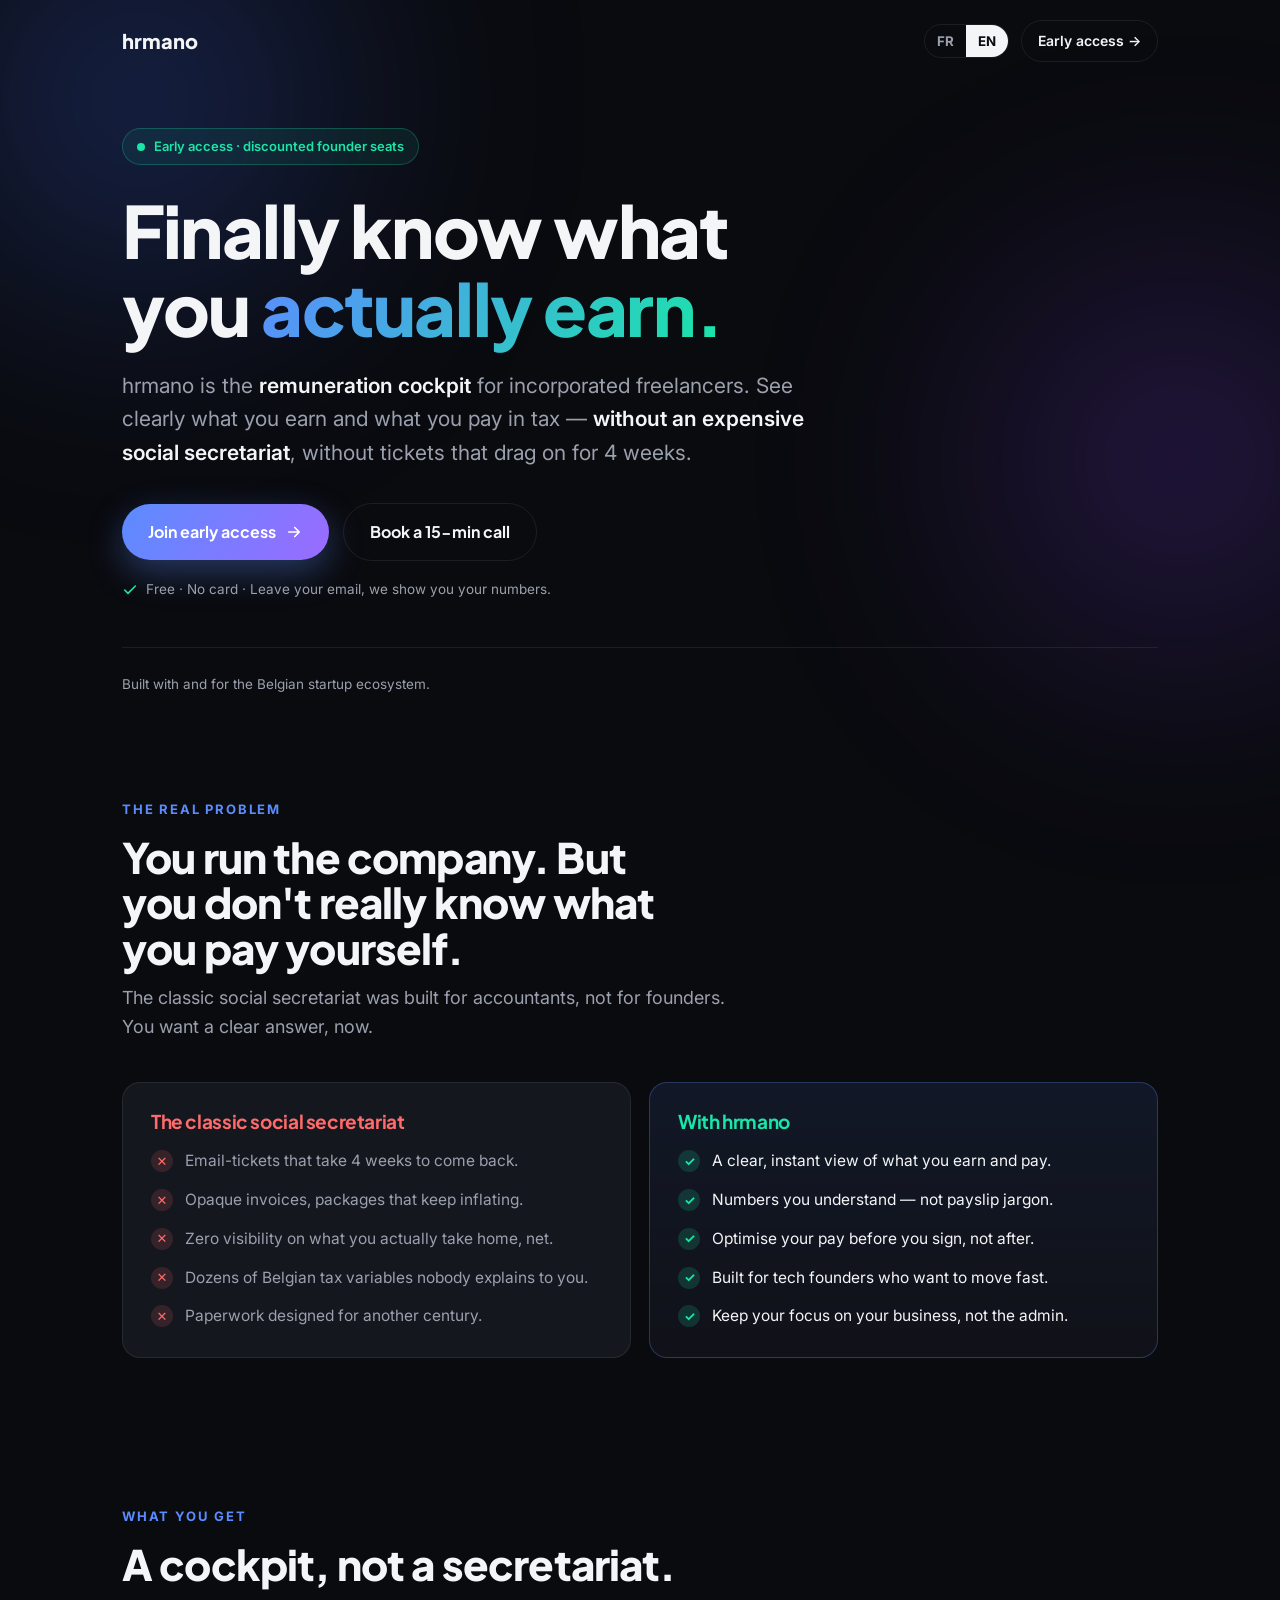
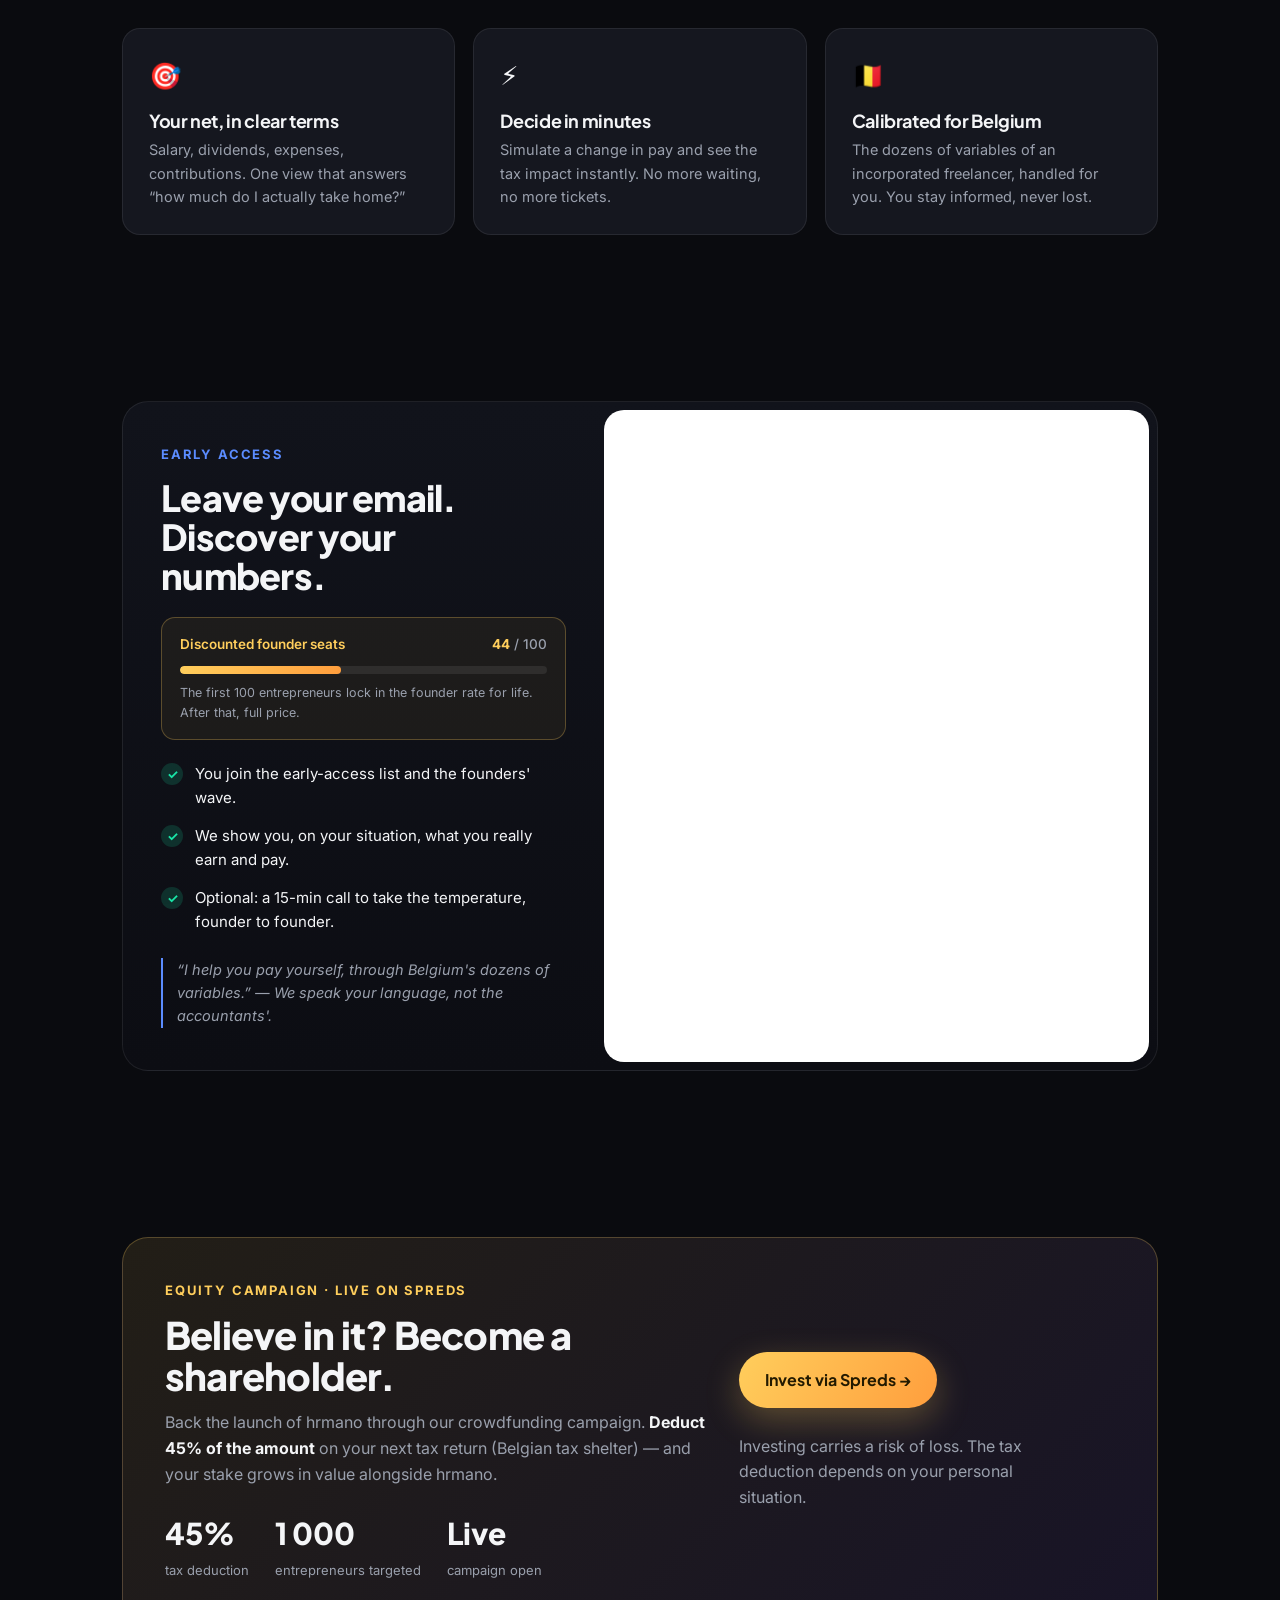
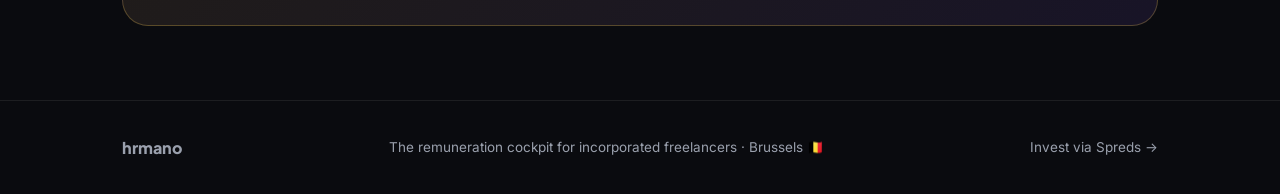
==== index.html @ f40f2193 "Add Belgian Founders intent landing page Compelling ad-ready landing page for hrmano early-access ca" ====
<!DOCTYPE html>
<html lang="fr">
<head>
<meta charset="UTF-8" />
<meta name="viewport" content="width=device-width, initial-scale=1.0" />
<title>hrmano — Sache enfin ce que tu gagnes vraiment</title>
<meta name="description" content="Le cockpit de rémunération des indépendants en société. Vois clairement ce que tu gagnes et ce que tu paies en taxes — sans secrétariat social hors de prix. Accès anticipé." />

<!-- Open Graph / social + ads -->
<meta property="og:title" content="hrmano — Sache enfin ce que tu gagnes vraiment" />
<meta property="og:description" content="Le cockpit de rémunération des indépendants en société, en Belgique. Sans secrétariat social hors de prix, sans tickets à 4 semaines." />
<meta property="og:type" content="website" />
<meta property="og:locale" content="fr_BE" />

<link rel="preconnect" href="https://fonts.googleapis.com">
<link rel="preconnect" href="https://fonts.gstatic.com" crossorigin>
<link href="https://fonts.googleapis.com/css2?family=Plus+Jakarta+Sans:wght@500;600;700;800&family=Inter:wght@400;500;600&display=swap" rel="stylesheet">

<style>
  :root{
    --bg:#0a0b0f;
    --bg-soft:#11131b;
    --card:#15171f;
    --line:rgba(255,255,255,.08);
    --ink:#f4f5f7;
    --muted:#9aa0ad;
    --brand:#5b8cff;
    --brand-2:#9b6bff;
    --accent:#19e6a8;
    --gold:#ffce5c;
    --warn:#ff6b6b;
    --radius:18px;
    --max:1080px;
  }
  *{box-sizing:border-box;margin:0;padding:0}
  html{scroll-behavior:smooth}
  body{
    font-family:'Inter',system-ui,-apple-system,sans-serif;
    background:var(--bg);
    color:var(--ink);
    line-height:1.6;
    -webkit-font-smoothing:antialiased;
    overflow-x:hidden;
  }
  h1,h2,h3,.display{font-family:'Plus Jakarta Sans',sans-serif;letter-spacing:-.02em;line-height:1.08}
  a{color:inherit;text-decoration:none}
  .wrap{max-width:var(--max);margin:0 auto;padding:0 22px}

  /* Ambient glow */
  .glow{position:fixed;inset:0;z-index:0;pointer-events:none;overflow:hidden}
  .glow::before,.glow::after{content:"";position:absolute;width:640px;height:640px;border-radius:50%;filter:blur(120px);opacity:.5}
  .glow::before{background:radial-gradient(circle,#3457c8,transparent 60%);top:-220px;left:-180px}
  .glow::after{background:radial-gradient(circle,#6f3ad1,transparent 60%);top:140px;right:-220px;opacity:.4}

  /* Nav */
  nav{position:relative;z-index:5;display:flex;align-items:center;justify-content:space-between;padding:20px 0;gap:14px}
  .brand{display:flex;align-items:center;gap:10px;font-family:'Plus Jakarta Sans';font-weight:800;font-size:20px}
  .dot{width:11px;height:11px;border-radius:50%;background:linear-gradient(135deg,var(--brand),var(--accent));box-shadow:0 0 16px var(--brand)}
  .nav-right{display:flex;align-items:center;gap:12px}
  .nav-cta{font-weight:600;font-size:14px;padding:9px 16px;border:1px solid var(--line);border-radius:999px;color:var(--ink);transition:.2s}
  .nav-cta:hover{border-color:var(--brand);background:rgba(91,140,255,.08)}

  /* Lang toggle */
  .lang{display:inline-flex;border:1px solid var(--line);border-radius:999px;overflow:hidden;font-size:13px;font-weight:700}
  .lang button{background:transparent;border:0;color:var(--muted);padding:8px 12px;cursor:pointer;font-family:inherit;font-weight:700;transition:.15s}
  .lang button.active{background:var(--ink);color:var(--bg)}

  /* Hero */
  header{position:relative;z-index:2;padding:46px 0 30px}
  .pill{display:inline-flex;align-items:center;gap:9px;font-size:13px;font-weight:600;color:var(--accent);
    background:rgba(25,230,168,.08);border:1px solid rgba(25,230,168,.25);padding:7px 14px;border-radius:999px;margin-bottom:26px}
  .pulse{width:8px;height:8px;border-radius:50%;background:var(--accent);box-shadow:0 0 0 0 rgba(25,230,168,.6);animation:pulse 2s infinite}
  @keyframes pulse{0%{box-shadow:0 0 0 0 rgba(25,230,168,.5)}70%{box-shadow:0 0 0 10px rgba(25,230,168,0)}100%{box-shadow:0 0 0 0 rgba(25,230,168,0)}}
  h1{font-size:clamp(38px,6.4vw,72px);font-weight:800;max-width:14ch}
  h1 .hl{background:linear-gradient(120deg,var(--brand),var(--accent));-webkit-background-clip:text;background-clip:text;color:transparent}
  .sub{margin-top:22px;font-size:clamp(17px,2.3vw,21px);color:var(--muted);max-width:54ch}
  .sub strong{color:var(--ink);font-weight:600}

  .cta-row{display:flex;flex-wrap:wrap;gap:14px;margin-top:34px;align-items:center}
  .btn{display:inline-flex;align-items:center;gap:9px;font-family:'Plus Jakarta Sans';font-weight:700;font-size:16px;
    padding:15px 26px;border-radius:999px;cursor:pointer;border:0;transition:transform .15s ease,box-shadow .2s ease}
  .btn-primary{background:linear-gradient(120deg,var(--brand),var(--brand-2));color:#fff;box-shadow:0 12px 34px rgba(91,140,255,.35)}
  .btn-primary:hover{transform:translateY(-2px);box-shadow:0 18px 44px rgba(91,140,255,.5)}
  .btn-ghost{color:var(--ink);border:1px solid var(--line);background:transparent}
  .btn-ghost:hover{border-color:var(--brand)}
  .btn-gold{background:linear-gradient(120deg,var(--gold),#ff9e3d);color:#231a00;box-shadow:0 12px 34px rgba(255,206,92,.28)}
  .btn-gold:hover{transform:translateY(-2px);box-shadow:0 18px 44px rgba(255,206,92,.45)}
  .reassure{display:flex;align-items:center;gap:8px;font-size:13.5px;color:var(--muted);margin-top:18px}
  .reassure svg{flex:none}

  /* Trust strip */
  .trust{position:relative;z-index:2;margin-top:46px;display:flex;flex-wrap:wrap;gap:10px 26px;align-items:center;
    font-size:13.5px;color:var(--muted);padding-top:26px;border-top:1px solid var(--line)}
  .trust b{color:var(--ink);font-weight:600}

  /* Sections */
  section{position:relative;z-index:2;padding:74px 0}
  .eyebrow{font-size:13px;font-weight:700;letter-spacing:.14em;text-transform:uppercase;color:var(--brand);margin-bottom:14px}
  h2{font-size:clamp(28px,4.2vw,42px);font-weight:800;max-width:20ch}
  .lead{color:var(--muted);font-size:18px;margin-top:14px;max-width:58ch}

  /* Pain vs gain */
  .split{display:grid;grid-template-columns:1fr 1fr;gap:18px;margin-top:40px}
  .panel{background:var(--card);border:1px solid var(--line);border-radius:var(--radius);padding:28px}
  .panel h3{font-size:19px;font-weight:700;margin-bottom:18px;display:flex;align-items:center;gap:10px}
  .panel.old h3{color:var(--warn)}
  .panel.new{background:linear-gradient(180deg,rgba(91,140,255,.10),rgba(21,23,31,.6));border-color:rgba(91,140,255,.3)}
  .panel.new h3{color:var(--accent)}
  .panel ul{list-style:none;display:flex;flex-direction:column;gap:14px}
  .panel li{display:flex;gap:12px;font-size:15.5px;color:var(--muted)}
  .panel.new li{color:var(--ink)}
  .ic{flex:none;width:22px;height:22px;border-radius:50%;display:grid;place-items:center;font-size:13px;font-weight:700;margin-top:1px}
  .old .ic{background:rgba(255,107,107,.14);color:var(--warn)}
  .new .ic{background:rgba(25,230,168,.16);color:var(--accent)}

  /* Features */
  .grid3{display:grid;grid-template-columns:repeat(3,1fr);gap:18px;margin-top:42px}
  .feat{background:var(--card);border:1px solid var(--line);border-radius:var(--radius);padding:26px;transition:.2s}
  .feat:hover{transform:translateY(-3px);border-color:rgba(91,140,255,.35)}
  .feat .emoji{font-size:26px}
  .feat h3{font-size:18px;font-weight:700;margin:14px 0 8px}
  .feat p{color:var(--muted);font-size:14.5px}

  /* Form / conversion block */
  .convert{background:linear-gradient(180deg,var(--bg-soft),#0c0d13);border:1px solid var(--line);border-radius:26px;
    padding:8px;margin-top:18px;overflow:hidden}
  .convert-inner{display:grid;grid-template-columns:.92fr 1.08fr;gap:8px}
  .convert-copy{padding:34px 30px}
  .convert-copy h2{font-size:clamp(26px,3.4vw,36px)}

  /* Soft-cap meter */
  .cap{margin-top:22px;background:rgba(255,206,92,.06);border:1px solid rgba(255,206,92,.28);border-radius:14px;padding:16px 18px}
  .cap-top{display:flex;justify-content:space-between;align-items:baseline;font-size:13.5px;font-weight:600;color:var(--gold)}
  .cap-top span:last-child{color:var(--muted);font-weight:500}
  .bar{height:8px;border-radius:99px;background:rgba(255,255,255,.08);margin-top:10px;overflow:hidden}
  .bar span{display:block;height:100%;width:44%;border-radius:99px;background:linear-gradient(90deg,var(--gold),#ff9e3d)}
  .cap-note{font-size:12.5px;color:var(--muted);margin-top:9px}

  .benefits{list-style:none;margin-top:22px;display:flex;flex-direction:column;gap:14px}
  .benefits li{display:flex;gap:12px;align-items:flex-start;font-size:15px;color:var(--ink)}
  .benefits .ic{background:rgba(25,230,168,.16);color:var(--accent)}
  .form-card{background:#fff;border-radius:20px;padding:8px 14px;min-height:560px}
  .form-card iframe{width:100%;border:0}
  .quote{margin-top:24px;font-size:14.5px;color:var(--muted);font-style:italic;border-left:2px solid var(--brand);padding-left:14px}

  /* Spreds / invest band */
  .invest{background:linear-gradient(135deg,rgba(255,206,92,.10),rgba(155,107,255,.10));border:1px solid rgba(255,206,92,.25);
    border-radius:26px;padding:42px;display:grid;grid-template-columns:1.3fr .9fr;gap:30px;align-items:center;margin-top:18px}
  .invest .eyebrow{color:var(--gold)}
  .invest h2{font-size:clamp(26px,3.6vw,38px)}
  .invest p{color:var(--muted);margin-top:14px;font-size:16px}
  .invest .stat{display:flex;gap:26px;margin-top:22px;flex-wrap:wrap}
  .invest .stat div b{font-family:'Plus Jakarta Sans';font-weight:800;font-size:30px;display:block;color:var(--ink)}
  .invest .stat div span{font-size:13px;color:var(--muted)}
  .invest-cta{display:flex;flex-direction:column;gap:12px;align-items:flex-start}
  .invest-fine{font-size:12px;color:var(--muted);max-width:34ch}

  /* Footer */
  footer{position:relative;z-index:2;border-top:1px solid var(--line);padding:34px 0;color:var(--muted);font-size:13.5px}
  footer .wrap{display:flex;flex-wrap:wrap;gap:12px;justify-content:space-between;align-items:center;width:100%}
  footer a:hover{color:var(--ink)}

  .anchor{scroll-margin-top:30px}
  [data-i18n]{transition:opacity .15s ease}

  @media(max-width:860px){
    .split{grid-template-columns:1fr}
    .grid3{grid-template-columns:1fr}
    .convert-inner{grid-template-columns:1fr}
    .convert-copy{padding:26px 22px 6px}
    .invest{grid-template-columns:1fr;padding:30px}
  }
</style>
</head>
<body>
<div class="glow"></div>

<div class="wrap">
  <nav>
    <div class="brand">hrmano</div>
    <div class="nav-right">
      <div class="lang" role="group" aria-label="Language">
        <button data-lang="fr" class="active">FR</button>
        <button data-lang="en">EN</button>
      </div>
      <a href="#start" class="nav-cta" data-i18n="nav_cta">Accès anticipé →</a>
    </div>
  </nav>

  <header>
    <span class="pill"><span class="pulse"></span><span data-i18n="hero_pill">Accès anticipé · places fondateurs à tarif réduit</span></span>
    <h1 data-i18n="hero_h1">Sache enfin ce que tu <span class="hl">gagnes vraiment.</span></h1>
    <p class="sub" data-i18n="hero_sub">
      hrmano est le <strong>cockpit de rémunération</strong> des indépendants en société.
      Vois clairement ce que tu gagnes et ce que tu paies en taxes —
      <strong>sans secrétariat social hors de prix</strong>, sans tickets qui traînent 4 semaines.
    </p>
    <div class="cta-row">
      <a href="#start" class="btn btn-primary" data-i18n="hero_btn1">Rejoindre l'accès anticipé
        <svg width="18" height="18" viewBox="0 0 24 24" fill="none"><path d="M5 12h14M13 6l6 6-6 6" stroke="#fff" stroke-width="2.2" stroke-linecap="round" stroke-linejoin="round"/></svg>
      </a>
      <a href="#start" class="btn btn-ghost" data-i18n="hero_btn2">Réserver un appel de 15 min</a>
    </div>
    <div class="reassure">
      <svg width="16" height="16" viewBox="0 0 24 24" fill="none"><path d="M20 6L9 17l-5-5" stroke="#19e6a8" stroke-width="2.4" stroke-linecap="round" stroke-linejoin="round"/></svg>
      <span data-i18n="hero_reassure">Gratuit · Aucune carte · Tu laisses ton mail, on te montre tes chiffres.</span>
    </div>

    <div class="trust">
      <span data-i18n="trust_lead">Construit avec et pour l'écosystème startup belge.</span>
    </div>
  </header>
</div>

<!-- PAIN vs GAIN -->
<section>
  <div class="wrap">
    <div class="eyebrow" data-i18n="pain_eyebrow">Le vrai problème</div>
    <h2 data-i18n="pain_h2">Tu diriges. Mais tu ne sais pas vraiment combien tu te paies.</h2>
    <p class="lead" data-i18n="pain_lead">Le secrétariat social classique a été pensé pour les comptables, pas pour les fondateurs. Toi, tu veux une réponse claire, maintenant.</p>

    <div class="split">
      <div class="panel old">
        <h3 data-i18n="old_h3">Le secrétariat social classique</h3>
        <ul>
          <li><span class="ic">✕</span><span data-i18n="old_1">Des emails-tickets qui mettent 4 semaines à revenir.</span></li>
          <li><span class="ic">✕</span><span data-i18n="old_2">Des factures opaques, des forfaits qui gonflent.</span></li>
          <li><span class="ic">✕</span><span data-i18n="old_3">Aucune visibilité sur ce que tu touches réellement, net.</span></li>
          <li><span class="ic">✕</span><span data-i18n="old_4">Des dizaines de variables fiscales belges que personne ne t'explique.</span></li>
          <li><span class="ic">✕</span><span data-i18n="old_5">De la paperasse pensée pour un autre siècle.</span></li>
        </ul>
      </div>
      <div class="panel new">
        <h3 data-i18n="new_h3">Avec hrmano</h3>
        <ul>
          <li><span class="ic">✓</span><span data-i18n="new_1">Une vue claire et instantanée de ce que tu gagnes et paies.</span></li>
          <li><span class="ic">✓</span><span data-i18n="new_2">Des chiffres compréhensibles, pas du jargon de fiche de paie.</span></li>
          <li><span class="ic">✓</span><span data-i18n="new_3">Optimise ta rémunération avant de signer, pas après.</span></li>
          <li><span class="ic">✓</span><span data-i18n="new_4">Pensé pour les fondateurs tech qui veulent aller vite.</span></li>
          <li><span class="ic">✓</span><span data-i18n="new_5">Tu gardes ton focus sur ton business, pas sur l'admin.</span></li>
        </ul>
      </div>
    </div>
  </div>
</section>

<!-- FEATURES -->
<section>
  <div class="wrap">
    <div class="eyebrow" data-i18n="feat_eyebrow">Ce que tu obtiens</div>
    <h2 data-i18n="feat_h2">Un cockpit, pas un secrétariat.</h2>
    <div class="grid3">
      <div class="feat">
        <div class="emoji">🎯</div>
        <h3 data-i18n="feat1_h">Ton net, en clair</h3>
        <p data-i18n="feat1_p">Salaire, dividendes, frais, cotisations. Une seule vue qui répond à « combien je touche vraiment ? ».</p>
      </div>
      <div class="feat">
        <div class="emoji">⚡</div>
        <h3 data-i18n="feat2_h">Décide en minutes</h3>
        <p data-i18n="feat2_p">Simule un changement de rémunération et vois l'impact fiscal direct. Plus d'attente, plus de tickets.</p>
      </div>
      <div class="feat">
        <div class="emoji">🇧🇪</div>
        <h3 data-i18n="feat3_h">Calibré pour la Belgique</h3>
        <p data-i18n="feat3_p">Les dizaines de variables de l'indépendant en société, gérées pour toi. Tu restes au courant, jamais perdu.</p>
      </div>
    </div>
  </div>
</section>

<!-- CONVERSION -->
<section class="anchor" id="start">
  <div class="wrap">
    <div class="convert">
      <div class="convert-inner">
        <div class="convert-copy">
          <div class="eyebrow" data-i18n="conv_eyebrow">Accès anticipé</div>
          <h2 data-i18n="conv_h2">Laisse ton mail. Découvre tes chiffres.</h2>

          <div class="cap">
            <div class="cap-top">
              <span data-i18n="cap_title">Places fondateurs à tarif réduit</span>
              <span><b style="color:var(--gold)">44</b> / 100</span>
            </div>
            <div class="bar"><span style="width:44%"></span></div>
            <div class="cap-note" data-i18n="cap_note">Les 100 premiers entrepreneurs verrouillent l'abonnement fondateur à tarif réduit, à vie. Ensuite, plein tarif.</div>
          </div>

          <ul class="benefits">
            <li><span class="ic">✓</span><span data-i18n="conv_b1">Tu rejoins la liste d'accès anticipé et la vague des fondateurs.</span></li>
            <li><span class="ic">✓</span><span data-i18n="conv_b2">On te montre, sur ta situation, ce que tu gagnes et paies vraiment.</span></li>
            <li><span class="ic">✓</span><span data-i18n="conv_b3">Optionnel : un appel de 15 min pour prendre la température, entre fondateurs.</span></li>
          </ul>
          <p class="quote" data-i18n="conv_quote">« Je t'aide à te payer, à travers les dizaines de variables de la Belgique. » — On parle le même langage, pas celui des comptables.</p>
        </div>
        <div class="form-card">
          <iframe
            data-tally-src="https://tally.so/embed/zxdAkE?alignLeft=1&hideTitle=1&transparentBackground=1&dynamicHeight=1"
            loading="lazy" width="100%" height="560" frameborder="0" marginheight="0" marginwidth="0"
            title="Accès anticipé hrmano"></iframe>
        </div>
      </div>
    </div>
  </div>
</section>

<!-- SPREDS / INVEST -->
<section class="anchor" id="invest">
  <div class="wrap">
    <div class="invest">
      <div>
        <div class="eyebrow" data-i18n="inv_eyebrow">Campagne equity · Live sur Spreds</div>
        <h2 data-i18n="inv_h2">Tu crois au projet ? Deviens actionnaire.</h2>
        <p data-i18n="inv_p">Participe au lancement de hrmano via notre campagne de crowdfunding. <strong style="color:var(--ink)">Déduis 45 % du montant</strong> sur ta prochaine fiche fiscale (tax shelter belge) — et ta part prend de la valeur en même temps que hrmano.</p>
        <div class="stat">
          <div><b>45%</b><span data-i18n="inv_s1">déduction fiscale</span></div>
          <div><b>1 000</b><span data-i18n="inv_s2">entrepreneurs visés</span></div>
          <div><b>Live</b><span data-i18n="inv_s3">campagne ouverte</span></div>
        </div>
      </div>
      <div class="invest-cta">
        <a href="https://www.spreds.com/fr/compartments/10909-hrmano" target="_blank" rel="noopener" class="btn btn-gold" data-i18n="inv_btn">Investir via Spreds →</a>
        <p class="invest-fine" data-i18n="inv_fine">Investir comporte un risque de perte. La déduction fiscale dépend de ta situation personnelle.</p>
      </div>
    </div>
  </div>
</section>

<footer>
  <div class="wrap">
    <div class="brand" style="font-size:16px">hrmano</div>
    <div data-i18n="foot_tag">Le cockpit de rémunération des indépendants en société · Bruxelles 🇧🇪</div>
    <div><a href="https://www.spreds.com/fr/compartments/10909-hrmano" target="_blank" rel="noopener" data-i18n="foot_link">Investir via Spreds →</a></div>
  </div>
</footer>

<!-- i18n -->
<script>
const I18N = {
  en: {
    nav_cta: "Early access →",
    hero_pill: "Early access · discounted founder seats",
    hero_h1: 'Finally know what you <span class="hl">actually earn.</span>',
    hero_sub: 'hrmano is the <strong>remuneration cockpit</strong> for incorporated freelancers. See clearly what you earn and what you pay in tax — <strong>without an expensive social secretariat</strong>, without tickets that drag on for 4 weeks.',
    hero_btn1: 'Join early access <svg width="18" height="18" viewBox="0 0 24 24" fill="none"><path d="M5 12h14M13 6l6 6-6 6" stroke="#fff" stroke-width="2.2" stroke-linecap="round" stroke-linejoin="round"/></svg>',
    hero_btn2: "Book a 15-min call",
    hero_reassure: "Free · No card · Leave your email, we show you your numbers.",
    trust_lead: "Built with and for the Belgian startup ecosystem.",
    pain_eyebrow: "The real problem",
    pain_h2: "You run the company. But you don't really know what you pay yourself.",
    pain_lead: "The classic social secretariat was built for accountants, not for founders. You want a clear answer, now.",
    old_h3: "The classic social secretariat",
    old_1: "Email-tickets that take 4 weeks to come back.",
    old_2: "Opaque invoices, packages that keep inflating.",
    old_3: "Zero visibility on what you actually take home, net.",
    old_4: "Dozens of Belgian tax variables nobody explains to you.",
    old_5: "Paperwork designed for another century.",
    new_h3: "With hrmano",
    new_1: "A clear, instant view of what you earn and pay.",
    new_2: "Numbers you understand — not payslip jargon.",
    new_3: "Optimise your pay before you sign, not after.",
    new_4: "Built for tech founders who want to move fast.",
    new_5: "Keep your focus on your business, not the admin.",
    feat_eyebrow: "What you get",
    feat_h2: "A cockpit, not a secretariat.",
    feat1_h: "Your net, in clear terms",
    feat1_p: "Salary, dividends, expenses, contributions. One view that answers “how much do I actually take home?”",
    feat2_h: "Decide in minutes",
    feat2_p: "Simulate a change in pay and see the tax impact instantly. No more waiting, no more tickets.",
    feat3_h: "Calibrated for Belgium",
    feat3_p: "The dozens of variables of an incorporated freelancer, handled for you. You stay informed, never lost.",
    conv_eyebrow: "Early access",
    conv_h2: "Leave your email. Discover your numbers.",
    cap_title: "Discounted founder seats",
    cap_note: "The first 100 entrepreneurs lock in the founder rate for life. After that, full price.",
    conv_b1: "You join the early-access list and the founders' wave.",
    conv_b2: "We show you, on your situation, what you really earn and pay.",
    conv_b3: "Optional: a 15-min call to take the temperature, founder to founder.",
    conv_quote: "“I help you pay yourself, through Belgium's dozens of variables.” — We speak your language, not the accountants'.",
    inv_eyebrow: "Equity campaign · Live on Spreds",
    inv_h2: "Believe in it? Become a shareholder.",
    inv_p: 'Back the launch of hrmano through our crowdfunding campaign. <strong style="color:var(--ink)">Deduct 45% of the amount</strong> on your next tax return (Belgian tax shelter) — and your stake grows in value alongside hrmano.',
    inv_s1: "tax deduction",
    inv_s2: "entrepreneurs targeted",
    inv_s3: "campaign open",
    inv_btn: "Invest via Spreds →",
    inv_fine: "Investing carries a risk of loss. The tax deduction depends on your personal situation.",
    foot_tag: "The remuneration cockpit for incorporated freelancers · Brussels 🇧🇪",
    foot_link: "Invest via Spreds →"
  }
};

const els = document.querySelectorAll('[data-i18n]');
// capture original FR
const FR = {};
els.forEach(el => FR[el.dataset.i18n] = el.innerHTML);

function setLang(lang){
  const dict = lang === 'en' ? I18N.en : FR;
  els.forEach(el => {
    const v = lang === 'en' ? I18N.en[el.dataset.i18n] : FR[el.dataset.i18n];
    if (v != null) el.innerHTML = v;
  });
  document.documentElement.lang = lang;
  document.querySelectorAll('.lang button').forEach(b =>
    b.classList.toggle('active', b.dataset.lang === lang));
  try { localStorage.setItem('hrmano_lang', lang); } catch(e){}
}

document.querySelectorAll('.lang button').forEach(b =>
  b.addEventListener('click', () => setLang(b.dataset.lang)));

// init: stored pref, else browser language, else FR
const stored = (()=>{try{return localStorage.getItem('hrmano_lang')}catch(e){return null}})();
setLang(stored || ((navigator.language||'').toLowerCase().startsWith('en') ? 'en' : 'fr'));
</script>

<!-- Tally embed loader -->
<script>
var d=document,w="https://tally.so/widgets/embed.js",v=function(){"undefined"!=typeof Tally?Tally.loadEmbeds():d.querySelectorAll("iframe[data-tally-src]:not([src])").forEach((function(e){e.src=e.dataset.tallySrc}))};if("undefined"!=typeof Tally)v();else if(d.querySelector('script[src="'+w+'"]')==null){var s=d.createElement("script");s.src=w,s.onload=v,s.onerror=v,d.body.appendChild(s);}
</script>
</body>
</html>
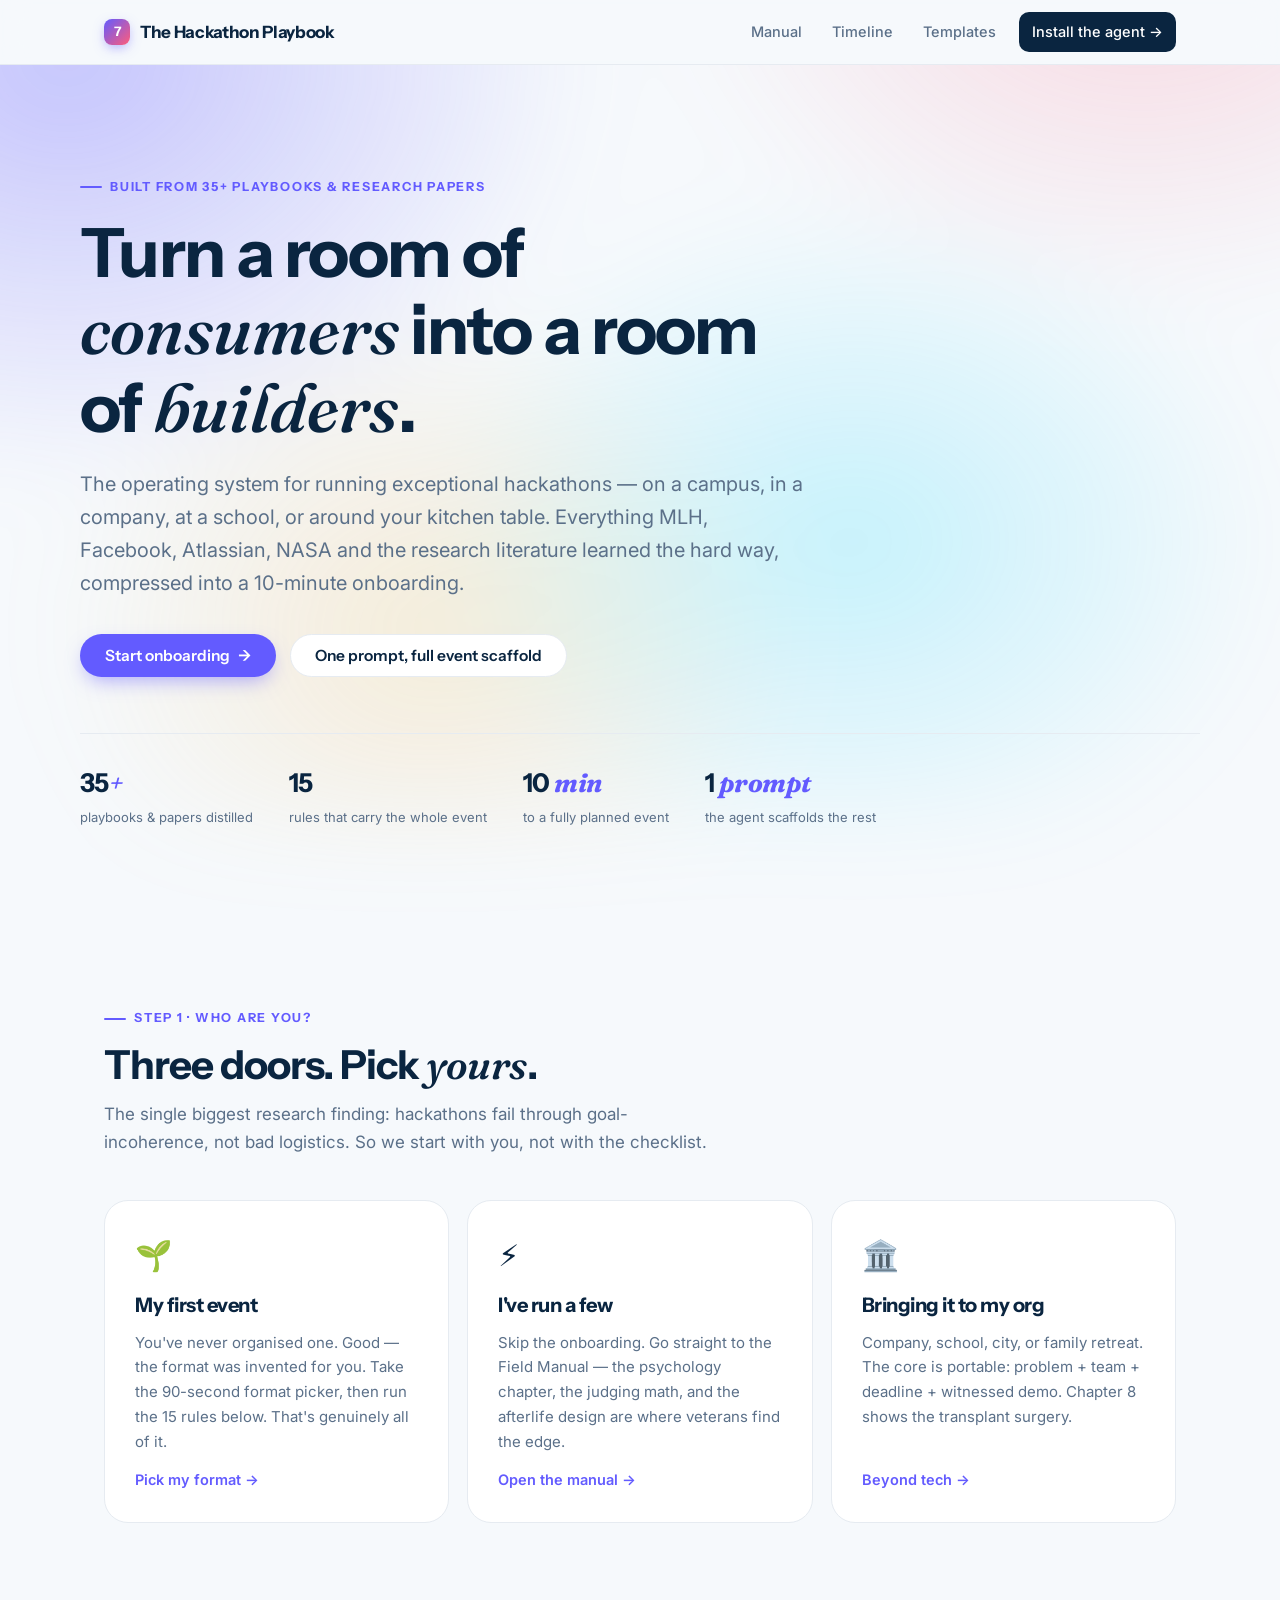
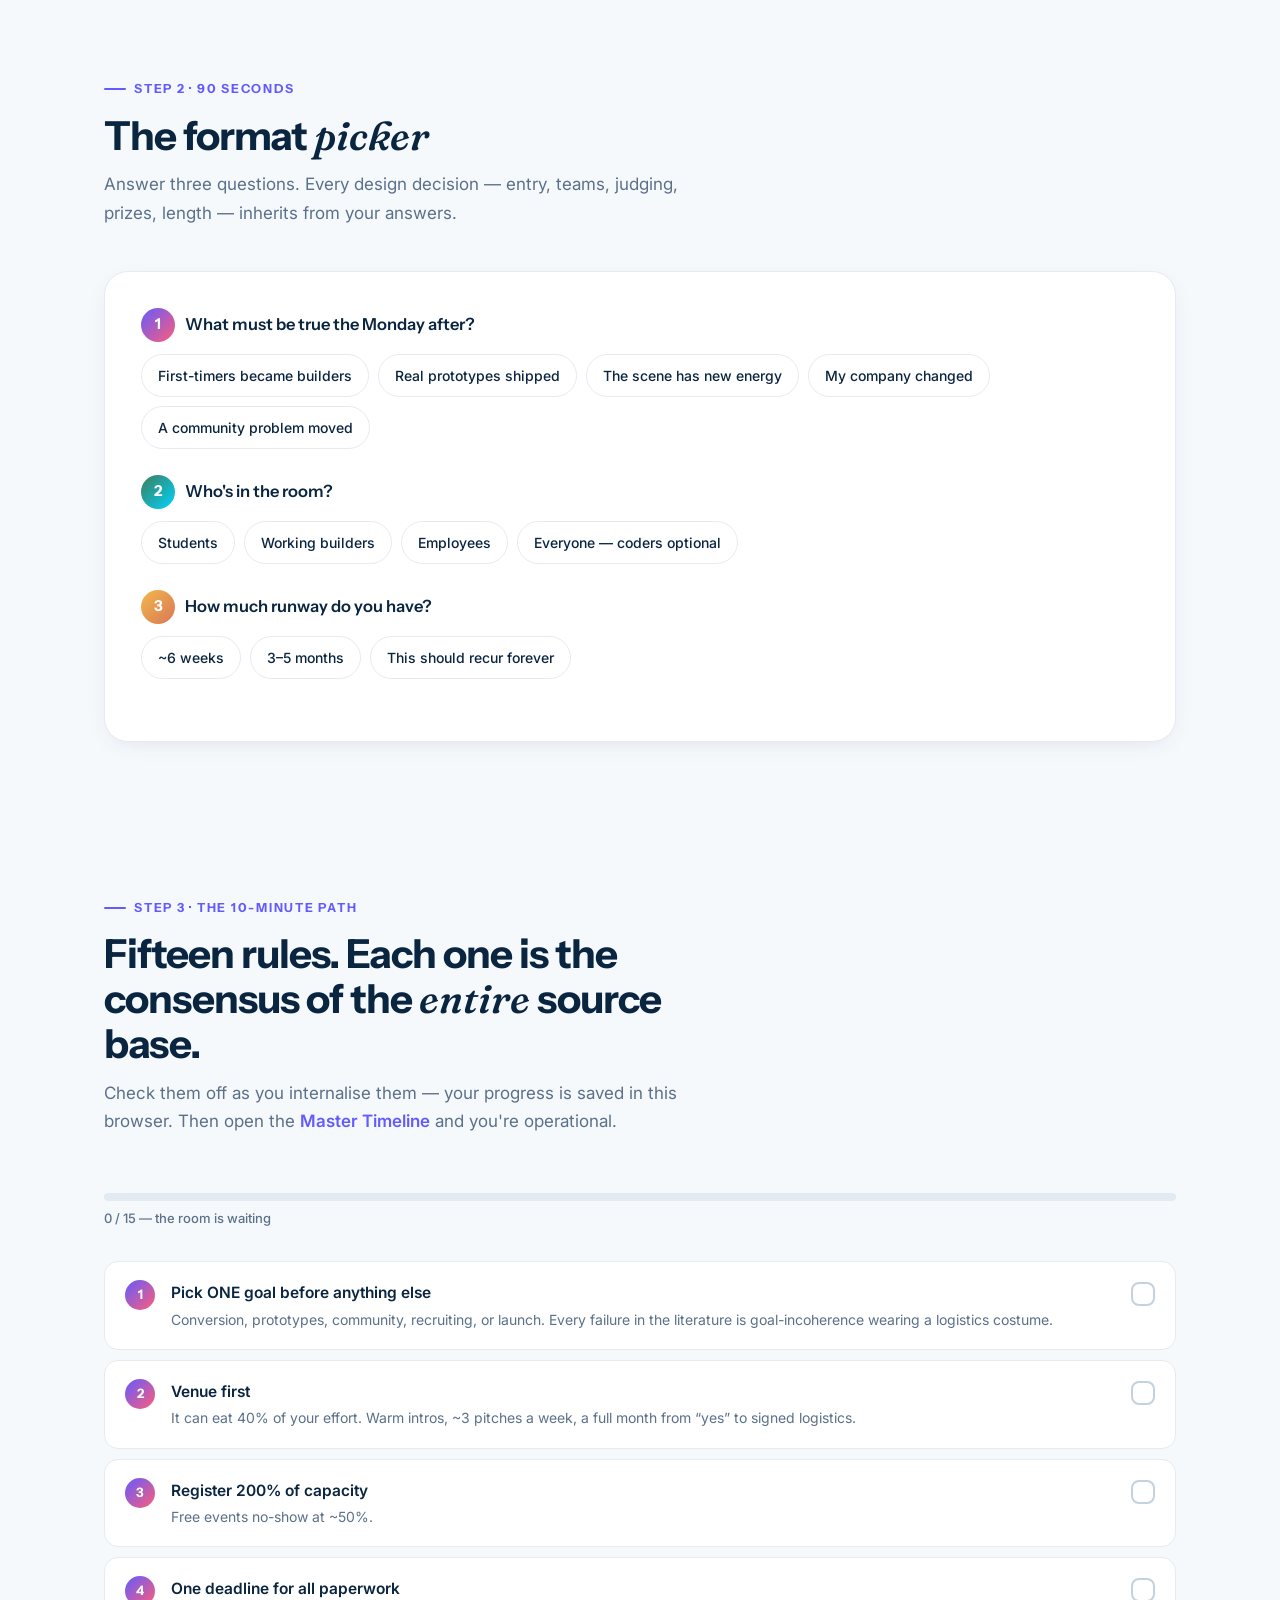
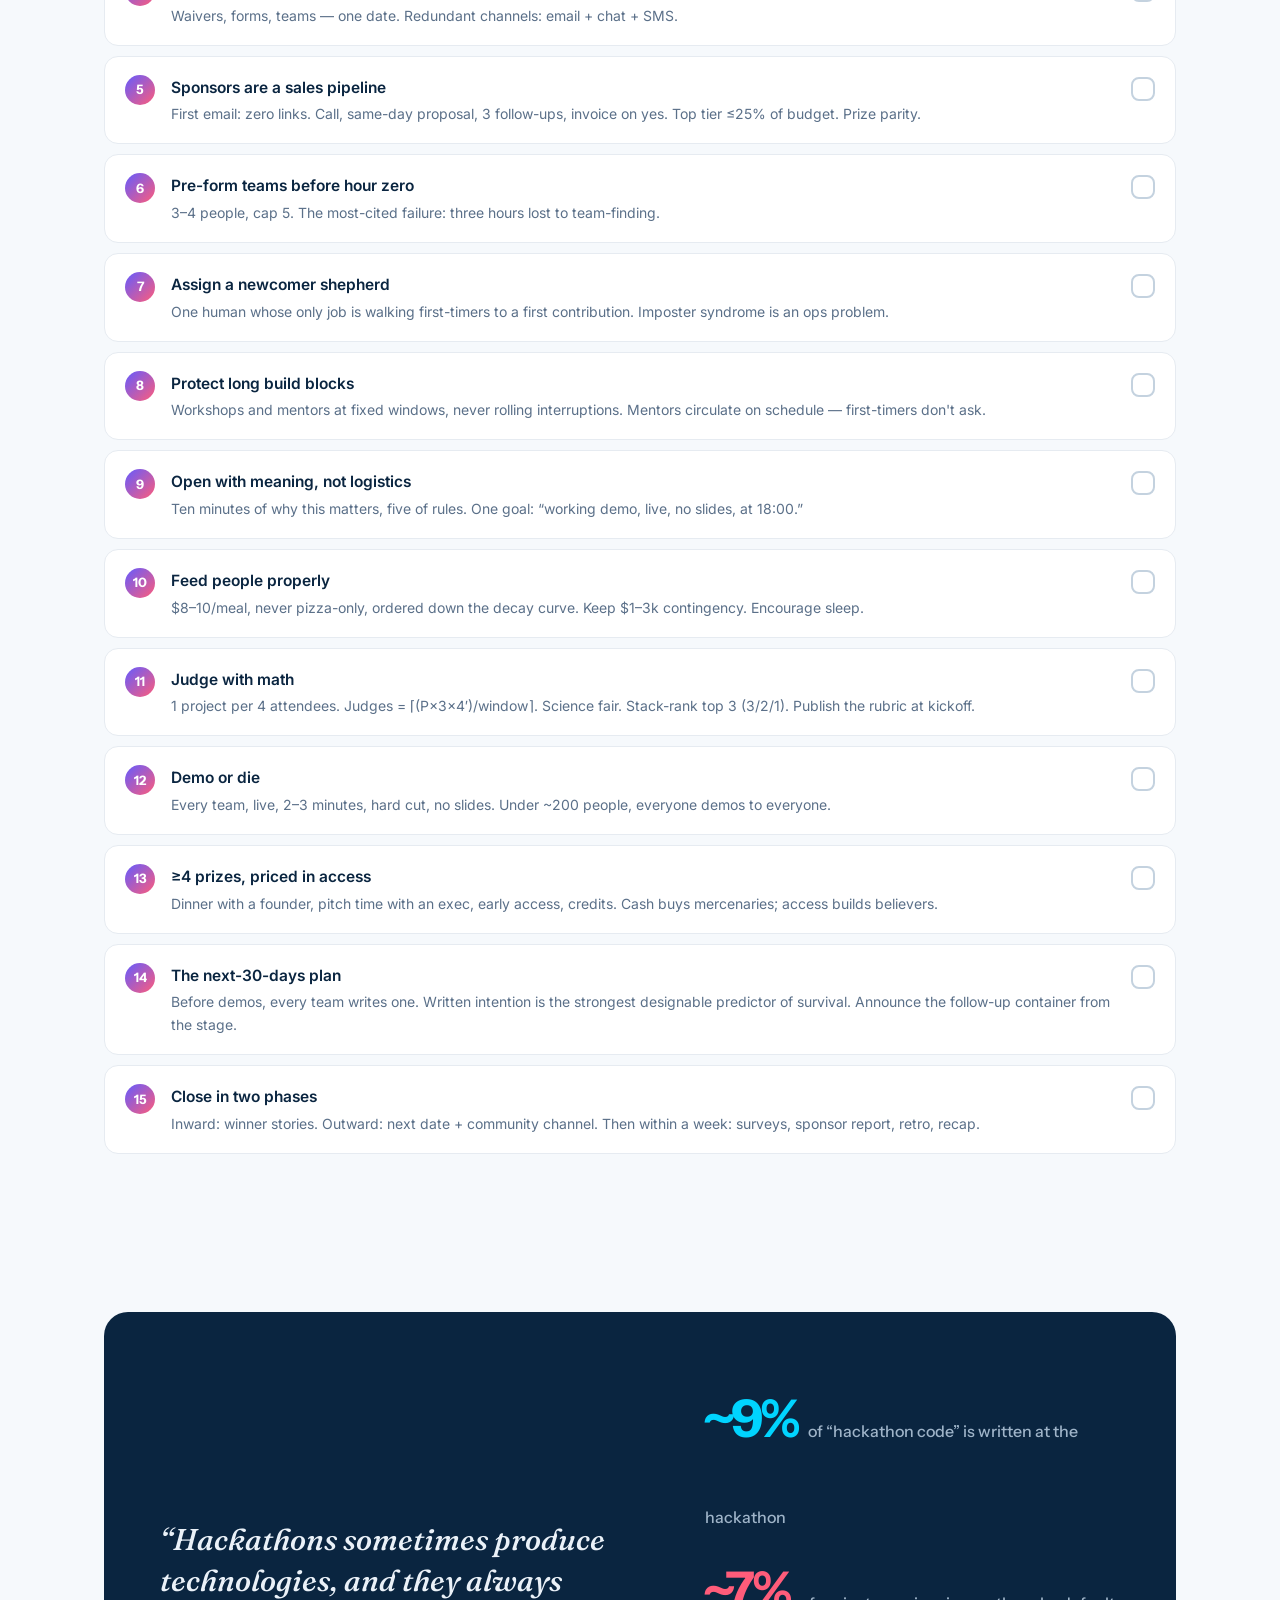
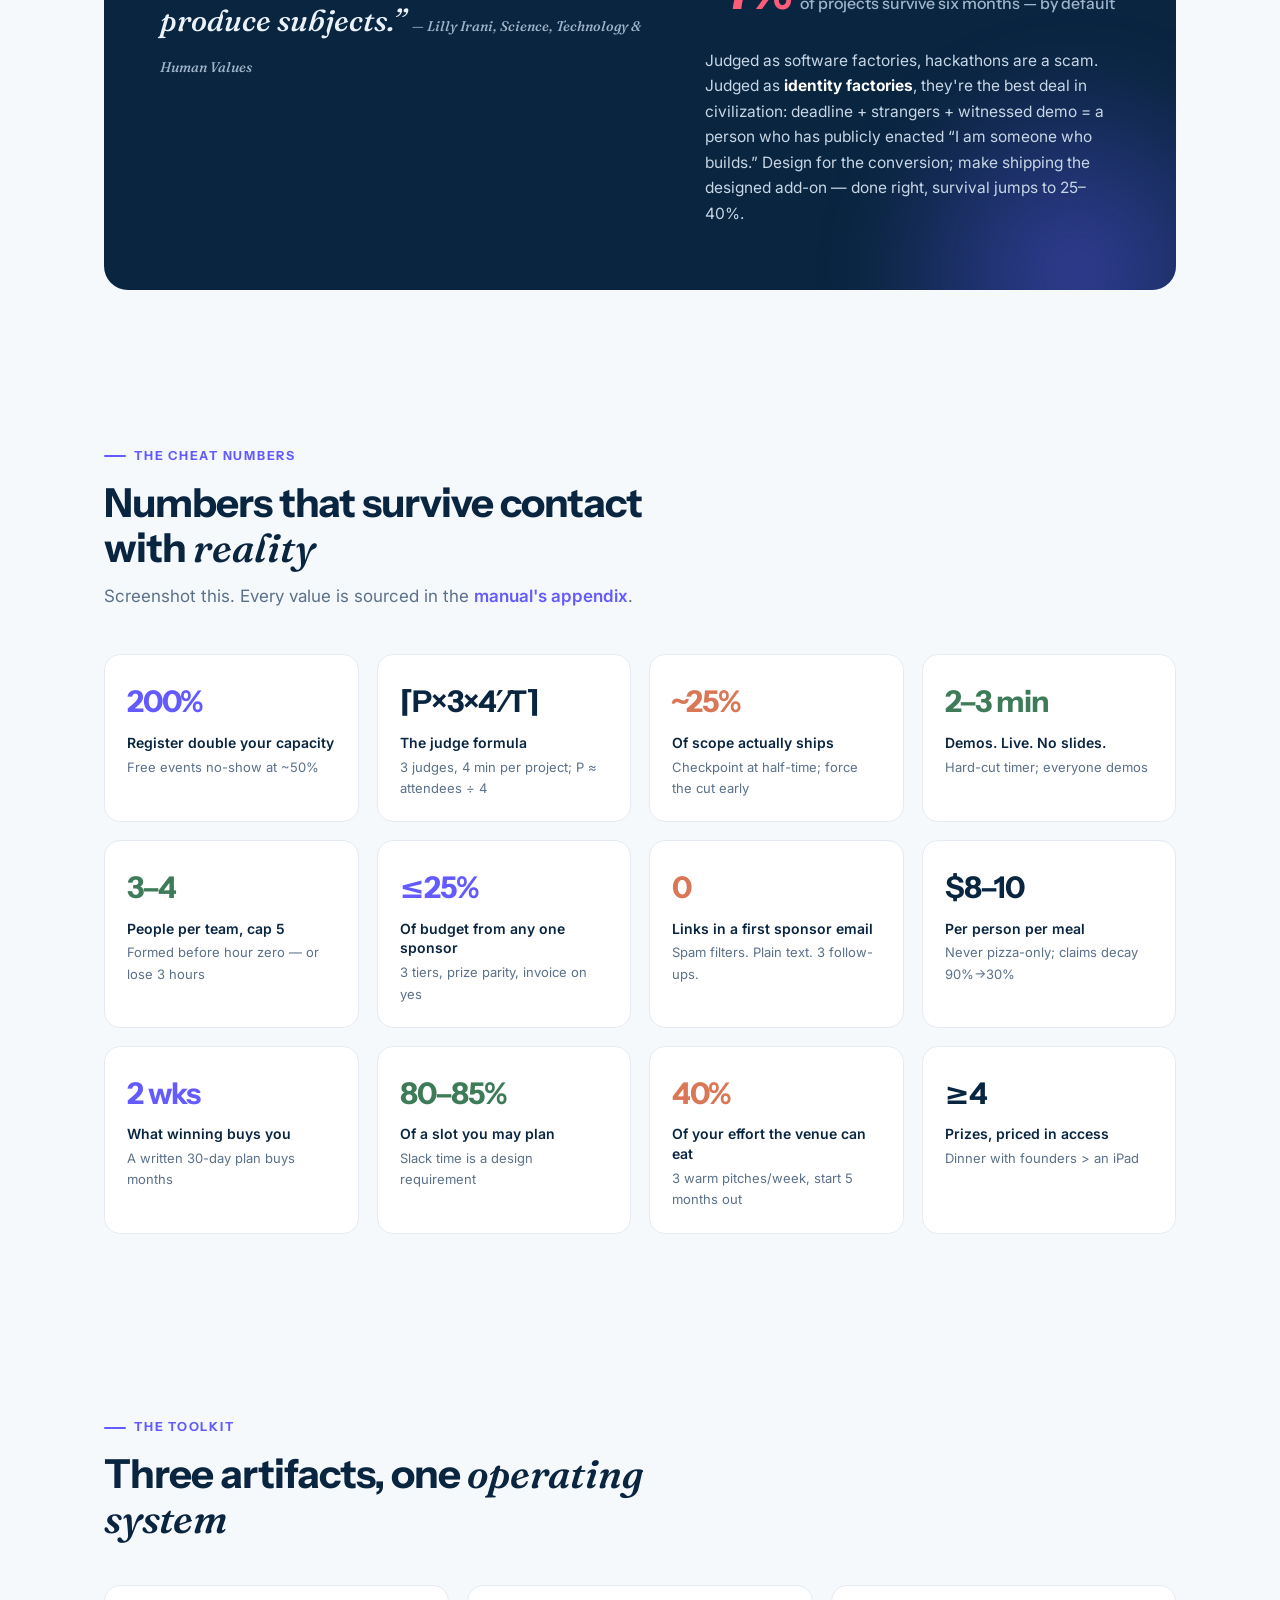
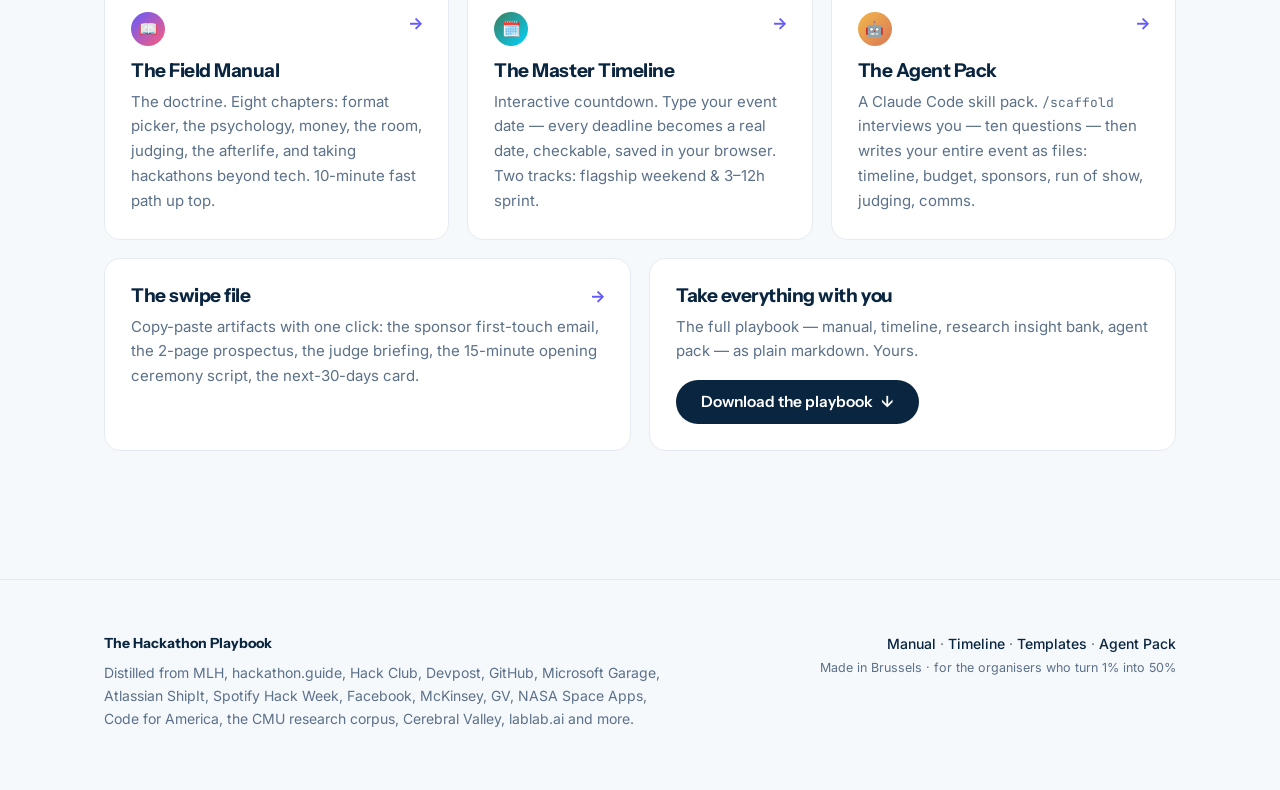
==== commit e533f006: "Replace landing with The Hackathon Playbook site; move hrmano to /hrmano/ - New site: onboarding lan" ====
--- a/index.html
+++ b/index.html
@@ -1,424 +1,312 @@
 <!DOCTYPE html>
-<html lang="fr">
+<html lang="en">
 <head>
-<meta charset="UTF-8" />
-<meta name="viewport" content="width=device-width, initial-scale=1.0" />
-<title>hrmano — Sache enfin ce que tu gagnes vraiment</title>
-<meta name="description" content="Le cockpit de rémunération des indépendants en société. Vois clairement ce que tu gagnes et ce que tu paies en taxes — sans secrétariat social hors de prix. Accès anticipé." />
-
-<!-- Open Graph / social + ads -->
-<meta property="og:title" content="hrmano — Sache enfin ce que tu gagnes vraiment" />
-<meta property="og:description" content="Le cockpit de rémunération des indépendants en société, en Belgique. Sans secrétariat social hors de prix, sans tickets à 4 semaines." />
-<meta property="og:type" content="website" />
-<meta property="og:locale" content="fr_BE" />
-
+<meta charset="UTF-8"/>
+<meta name="viewport" content="width=device-width, initial-scale=1.0"/>
+<title>The Hackathon Playbook — from first-timer to world-class organiser in 10 minutes</title>
+<meta name="description" content="The distilled operating system for running exceptional hackathons — 35+ playbooks and research papers compressed into a field manual, an interactive timeline, and a done-for-you AI agent pack."/>
+<link rel="canonical" href="https://befounders.eu/"/>
+<meta property="og:title" content="The Hackathon Playbook"/>
+<meta property="og:description" content="Turn a room of consumers into a room of builders. 35+ playbooks distilled. One prompt, 10 minutes."/>
+<meta property="og:type" content="website"/>
+<meta property="og:url" content="https://befounders.eu/"/>
 <link rel="preconnect" href="https://fonts.googleapis.com">
 <link rel="preconnect" href="https://fonts.gstatic.com" crossorigin>
-<link href="https://fonts.googleapis.com/css2?family=Plus+Jakarta+Sans:wght@500;600;700;800&family=Inter:wght@400;500;600&display=swap" rel="stylesheet">
-
-<style>
-  :root{
-    --bg:#0a0b0f;
-    --bg-soft:#11131b;
-    --card:#15171f;
-    --line:rgba(255,255,255,.08);
-    --ink:#f4f5f7;
-    --muted:#9aa0ad;
-    --brand:#5b8cff;
-    --brand-2:#9b6bff;
-    --accent:#19e6a8;
-    --gold:#ffce5c;
-    --warn:#ff6b6b;
-    --radius:18px;
-    --max:1080px;
-  }
-  *{box-sizing:border-box;margin:0;padding:0}
-  html{scroll-behavior:smooth}
-  body{
-    font-family:'Inter',system-ui,-apple-system,sans-serif;
-    background:var(--bg);
-    color:var(--ink);
-    line-height:1.6;
-    -webkit-font-smoothing:antialiased;
-    overflow-x:hidden;
-  }
-  h1,h2,h3,.display{font-family:'Plus Jakarta Sans',sans-serif;letter-spacing:-.02em;line-height:1.08}
-  a{color:inherit;text-decoration:none}
-  .wrap{max-width:var(--max);margin:0 auto;padding:0 22px}
-
-  /* Ambient glow */
-  .glow{position:fixed;inset:0;z-index:0;pointer-events:none;overflow:hidden}
-  .glow::before,.glow::after{content:"";position:absolute;width:640px;height:640px;border-radius:50%;filter:blur(120px);opacity:.5}
-  .glow::before{background:radial-gradient(circle,#3457c8,transparent 60%);top:-220px;left:-180px}
-  .glow::after{background:radial-gradient(circle,#6f3ad1,transparent 60%);top:140px;right:-220px;opacity:.4}
-
-  /* Nav */
-  nav{position:relative;z-index:5;display:flex;align-items:center;justify-content:space-between;padding:20px 0;gap:14px}
-  .brand{display:flex;align-items:center;gap:10px;font-family:'Plus Jakarta Sans';font-weight:800;font-size:20px}
-  .dot{width:11px;height:11px;border-radius:50%;background:linear-gradient(135deg,var(--brand),var(--accent));box-shadow:0 0 16px var(--brand)}
-  .nav-right{display:flex;align-items:center;gap:12px}
-  .nav-cta{font-weight:600;font-size:14px;padding:9px 16px;border:1px solid var(--line);border-radius:999px;color:var(--ink);transition:.2s}
-  .nav-cta:hover{border-color:var(--brand);background:rgba(91,140,255,.08)}
-
-  /* Lang toggle */
-  .lang{display:inline-flex;border:1px solid var(--line);border-radius:999px;overflow:hidden;font-size:13px;font-weight:700}
-  .lang button{background:transparent;border:0;color:var(--muted);padding:8px 12px;cursor:pointer;font-family:inherit;font-weight:700;transition:.15s}
-  .lang button.active{background:var(--ink);color:var(--bg)}
-
-  /* Hero */
-  header{position:relative;z-index:2;padding:46px 0 30px}
-  .pill{display:inline-flex;align-items:center;gap:9px;font-size:13px;font-weight:600;color:var(--accent);
-    background:rgba(25,230,168,.08);border:1px solid rgba(25,230,168,.25);padding:7px 14px;border-radius:999px;margin-bottom:26px}
-  .pulse{width:8px;height:8px;border-radius:50%;background:var(--accent);box-shadow:0 0 0 0 rgba(25,230,168,.6);animation:pulse 2s infinite}
-  @keyframes pulse{0%{box-shadow:0 0 0 0 rgba(25,230,168,.5)}70%{box-shadow:0 0 0 10px rgba(25,230,168,0)}100%{box-shadow:0 0 0 0 rgba(25,230,168,0)}}
-  h1{font-size:clamp(38px,6.4vw,72px);font-weight:800;max-width:14ch}
-  h1 .hl{background:linear-gradient(120deg,var(--brand),var(--accent));-webkit-background-clip:text;background-clip:text;color:transparent}
-  .sub{margin-top:22px;font-size:clamp(17px,2.3vw,21px);color:var(--muted);max-width:54ch}
-  .sub strong{color:var(--ink);font-weight:600}
-
-  .cta-row{display:flex;flex-wrap:wrap;gap:14px;margin-top:34px;align-items:center}
-  .btn{display:inline-flex;align-items:center;gap:9px;font-family:'Plus Jakarta Sans';font-weight:700;font-size:16px;
-    padding:15px 26px;border-radius:999px;cursor:pointer;border:0;transition:transform .15s ease,box-shadow .2s ease}
-  .btn-primary{background:linear-gradient(120deg,var(--brand),var(--brand-2));color:#fff;box-shadow:0 12px 34px rgba(91,140,255,.35)}
-  .btn-primary:hover{transform:translateY(-2px);box-shadow:0 18px 44px rgba(91,140,255,.5)}
-  .btn-ghost{color:var(--ink);border:1px solid var(--line);background:transparent}
-  .btn-ghost:hover{border-color:var(--brand)}
-  .btn-gold{background:linear-gradient(120deg,var(--gold),#ff9e3d);color:#231a00;box-shadow:0 12px 34px rgba(255,206,92,.28)}
-  .btn-gold:hover{transform:translateY(-2px);box-shadow:0 18px 44px rgba(255,206,92,.45)}
-  .reassure{display:flex;align-items:center;gap:8px;font-size:13.5px;color:var(--muted);margin-top:18px}
-  .reassure svg{flex:none}
-
-  /* Trust strip */
-  .trust{position:relative;z-index:2;margin-top:46px;display:flex;flex-wrap:wrap;gap:10px 26px;align-items:center;
-    font-size:13.5px;color:var(--muted);padding-top:26px;border-top:1px solid var(--line)}
-  .trust b{color:var(--ink);font-weight:600}
-
-  /* Sections */
-  section{position:relative;z-index:2;padding:74px 0}
-  .eyebrow{font-size:13px;font-weight:700;letter-spacing:.14em;text-transform:uppercase;color:var(--brand);margin-bottom:14px}
-  h2{font-size:clamp(28px,4.2vw,42px);font-weight:800;max-width:20ch}
-  .lead{color:var(--muted);font-size:18px;margin-top:14px;max-width:58ch}
-
-  /* Pain vs gain */
-  .split{display:grid;grid-template-columns:1fr 1fr;gap:18px;margin-top:40px}
-  .panel{background:var(--card);border:1px solid var(--line);border-radius:var(--radius);padding:28px}
-  .panel h3{font-size:19px;font-weight:700;margin-bottom:18px;display:flex;align-items:center;gap:10px}
-  .panel.old h3{color:var(--warn)}
-  .panel.new{background:linear-gradient(180deg,rgba(91,140,255,.10),rgba(21,23,31,.6));border-color:rgba(91,140,255,.3)}
-  .panel.new h3{color:var(--accent)}
-  .panel ul{list-style:none;display:flex;flex-direction:column;gap:14px}
-  .panel li{display:flex;gap:12px;font-size:15.5px;color:var(--muted)}
-  .panel.new li{color:var(--ink)}
-  .ic{flex:none;width:22px;height:22px;border-radius:50%;display:grid;place-items:center;font-size:13px;font-weight:700;margin-top:1px}
-  .old .ic{background:rgba(255,107,107,.14);color:var(--warn)}
-  .new .ic{background:rgba(25,230,168,.16);color:var(--accent)}
-
-  /* Features */
-  .grid3{display:grid;grid-template-columns:repeat(3,1fr);gap:18px;margin-top:42px}
-  .feat{background:var(--card);border:1px solid var(--line);border-radius:var(--radius);padding:26px;transition:.2s}
-  .feat:hover{transform:translateY(-3px);border-color:rgba(91,140,255,.35)}
-  .feat .emoji{font-size:26px}
-  .feat h3{font-size:18px;font-weight:700;margin:14px 0 8px}
-  .feat p{color:var(--muted);font-size:14.5px}
-
-  /* Form / conversion block */
-  .convert{background:linear-gradient(180deg,var(--bg-soft),#0c0d13);border:1px solid var(--line);border-radius:26px;
-    padding:8px;margin-top:18px;overflow:hidden}
-  .convert-inner{display:grid;grid-template-columns:.92fr 1.08fr;gap:8px}
-  .convert-copy{padding:34px 30px}
-  .convert-copy h2{font-size:clamp(26px,3.4vw,36px)}
-
-  /* Soft-cap meter */
-  .cap{margin-top:22px;background:rgba(255,206,92,.06);border:1px solid rgba(255,206,92,.28);border-radius:14px;padding:16px 18px}
-  .cap-top{display:flex;justify-content:space-between;align-items:baseline;font-size:13.5px;font-weight:600;color:var(--gold)}
-  .cap-top span:last-child{color:var(--muted);font-weight:500}
-  .bar{height:8px;border-radius:99px;background:rgba(255,255,255,.08);margin-top:10px;overflow:hidden}
-  .bar span{display:block;height:100%;width:44%;border-radius:99px;background:linear-gradient(90deg,var(--gold),#ff9e3d)}
-  .cap-note{font-size:12.5px;color:var(--muted);margin-top:9px}
-
-  .benefits{list-style:none;margin-top:22px;display:flex;flex-direction:column;gap:14px}
-  .benefits li{display:flex;gap:12px;align-items:flex-start;font-size:15px;color:var(--ink)}
-  .benefits .ic{background:rgba(25,230,168,.16);color:var(--accent)}
-  .form-card{background:#fff;border-radius:20px;padding:8px 14px;min-height:560px}
-  .form-card iframe{width:100%;border:0}
-  .quote{margin-top:24px;font-size:14.5px;color:var(--muted);font-style:italic;border-left:2px solid var(--brand);padding-left:14px}
-
-  /* Spreds / invest band */
-  .invest{background:linear-gradient(135deg,rgba(255,206,92,.10),rgba(155,107,255,.10));border:1px solid rgba(255,206,92,.25);
-    border-radius:26px;padding:42px;display:grid;grid-template-columns:1.3fr .9fr;gap:30px;align-items:center;margin-top:18px}
-  .invest .eyebrow{color:var(--gold)}
-  .invest h2{font-size:clamp(26px,3.6vw,38px)}
-  .invest p{color:var(--muted);margin-top:14px;font-size:16px}
-  .invest .stat{display:flex;gap:26px;margin-top:22px;flex-wrap:wrap}
-  .invest .stat div b{font-family:'Plus Jakarta Sans';font-weight:800;font-size:30px;display:block;color:var(--ink)}
-  .invest .stat div span{font-size:13px;color:var(--muted)}
-  .invest-cta{display:flex;flex-direction:column;gap:12px;align-items:flex-start}
-  .invest-fine{font-size:12px;color:var(--muted);max-width:34ch}
-
-  /* Footer */
-  footer{position:relative;z-index:2;border-top:1px solid var(--line);padding:34px 0;color:var(--muted);font-size:13.5px}
-  footer .wrap{display:flex;flex-wrap:wrap;gap:12px;justify-content:space-between;align-items:center;width:100%}
-  footer a:hover{color:var(--ink)}
-
-  .anchor{scroll-margin-top:30px}
-  [data-i18n]{transition:opacity .15s ease}
-
-  @media(max-width:860px){
-    .split{grid-template-columns:1fr}
-    .grid3{grid-template-columns:1fr}
-    .convert-inner{grid-template-columns:1fr}
-    .convert-copy{padding:26px 22px 6px}
-    .invest{grid-template-columns:1fr;padding:30px}
-  }
-</style>
+<link href="https://fonts.googleapis.com/css2?family=Instrument+Sans:wght@500;600;700&family=Inter:wght@400;500;600&family=Fraunces:ital,opsz,wght@1,9..144,400..600&family=JetBrains+Mono:wght@400;600&display=swap" rel="stylesheet">
+<link rel="stylesheet" href="assets/playbook.css"/>
 </head>
 <body>
-<div class="glow"></div>
-
-<div class="wrap">
-  <nav>
-    <div class="brand">hrmano</div>
-    <div class="nav-right">
-      <div class="lang" role="group" aria-label="Language">
-        <button data-lang="fr" class="active">FR</button>
-        <button data-lang="en">EN</button>
+
+<nav class="site"><div class="wrap bar">
+  <a class="brand" href="./"><span class="glyph">7</span> The Hackathon Playbook</a>
+  <div class="navlinks">
+    <a href="manual.html">Manual</a>
+    <a href="timeline.html">Timeline</a>
+    <a href="templates.html">Templates</a>
+    <a href="agent-pack.html" class="cta">Install the agent →</a>
+  </div>
+</div></nav>
+
+<!-- ================= HERO ================= -->
+<header class="mesh"><div class="wrap hero">
+  <span class="overline">Built from 35+ playbooks &amp; research papers</span>
+  <h1>Turn a room of <span class="serif">consumers</span> into a room of <span class="serif">builders</span>.</h1>
+  <p class="sub">The operating system for running exceptional hackathons — on a campus, in a company,
+  at a school, or around your kitchen table. Everything MLH, Facebook, Atlassian, NASA and the
+  research literature learned the hard way, compressed into a 10-minute onboarding.</p>
+  <div class="actions">
+    <a class="btn primary" href="#start">Start onboarding <span class="arr">→</span></a>
+    <a class="btn ghost" href="agent-pack.html">One prompt, full event scaffold</a>
+  </div>
+  <div class="statstrip">
+    <div class="stat"><div class="n">35<em>+</em></div><div class="l">playbooks &amp; papers distilled</div></div>
+    <div class="stat"><div class="n">15</div><div class="l">rules that carry the whole event</div></div>
+    <div class="stat"><div class="n">10 <em>min</em></div><div class="l">to a fully planned event</div></div>
+    <div class="stat"><div class="n">1 <em>prompt</em></div><div class="l">the agent scaffolds the rest</div></div>
+  </div>
+</div></header>
+
+<!-- ================= PATH CHOOSER ================= -->
+<section class="block" id="start"><div class="wrap">
+  <div class="sechead">
+    <span class="overline">Step 1 · Who are you?</span>
+    <h2>Three doors. Pick <span class="serif">yours</span>.</h2>
+    <p>The single biggest research finding: hackathons fail through goal-incoherence, not bad logistics. So we start with you, not with the checklist.</p>
+  </div>
+  <div class="grid c3">
+    <a class="path" href="#quiz">
+      <span class="emoji">🌱</span>
+      <h3>My first event</h3>
+      <p>You've never organised one. Good — the format was invented for you. Take the 90-second format picker, then run the 15 rules below. That's genuinely all of it.</p>
+      <span class="go">Pick my format →</span>
+    </a>
+    <a class="path" href="manual.html">
+      <span class="emoji">⚡</span>
+      <h3>I've run a few</h3>
+      <p>Skip the onboarding. Go straight to the Field Manual — the psychology chapter, the judging math, and the afterlife design are where veterans find the edge.</p>
+      <span class="go">Open the manual →</span>
+    </a>
+    <a class="path" href="manual.html#ch8">
+      <span class="emoji">🏛️</span>
+      <h3>Bringing it to my org</h3>
+      <p>Company, school, city, or family retreat. The core is portable: problem + team + deadline + witnessed demo. Chapter 8 shows the transplant surgery.</p>
+      <span class="go">Beyond tech →</span>
+    </a>
+  </div>
+</div></section>
+
+<!-- ================= FORMAT PICKER ================= -->
+<section class="block tight" id="quiz"><div class="wrap">
+  <div class="sechead">
+    <span class="overline">Step 2 · 90 seconds</span>
+    <h2>The format <span class="serif">picker</span></h2>
+    <p>Answer three questions. Every design decision — entry, teams, judging, prizes, length — inherits from your answers.</p>
+  </div>
+  <div class="quiz">
+    <div class="q" data-q="goal">
+      <div class="ql"><span class="chip7">1</span> What must be true the Monday after?</div>
+      <div class="pills">
+        <span class="pill" data-v="convert">First-timers became builders</span>
+        <span class="pill" data-v="ship">Real prototypes shipped</span>
+        <span class="pill" data-v="scene">The scene has new energy</span>
+        <span class="pill" data-v="org">My company changed</span>
+        <span class="pill" data-v="civic">A community problem moved</span>
       </div>
-      <a href="#start" class="nav-cta" data-i18n="nav_cta">Accès anticipé →</a>
-    </div>
-  </nav>
-
-  <header>
-    <span class="pill"><span class="pulse"></span><span data-i18n="hero_pill">Accès anticipé · places fondateurs à tarif réduit</span></span>
-    <h1 data-i18n="hero_h1">Sache enfin ce que tu <span class="hl">gagnes vraiment.</span></h1>
-    <p class="sub" data-i18n="hero_sub">
-      hrmano est le <strong>cockpit de rémunération</strong> des indépendants en société.
-      Vois clairement ce que tu gagnes et ce que tu paies en taxes —
-      <strong>sans secrétariat social hors de prix</strong>, sans tickets qui traînent 4 semaines.
-    </p>
-    <div class="cta-row">
-      <a href="#start" class="btn btn-primary" data-i18n="hero_btn1">Rejoindre l'accès anticipé
-        <svg width="18" height="18" viewBox="0 0 24 24" fill="none"><path d="M5 12h14M13 6l6 6-6 6" stroke="#fff" stroke-width="2.2" stroke-linecap="round" stroke-linejoin="round"/></svg>
-      </a>
-      <a href="#start" class="btn btn-ghost" data-i18n="hero_btn2">Réserver un appel de 15 min</a>
-    </div>
-    <div class="reassure">
-      <svg width="16" height="16" viewBox="0 0 24 24" fill="none"><path d="M20 6L9 17l-5-5" stroke="#19e6a8" stroke-width="2.4" stroke-linecap="round" stroke-linejoin="round"/></svg>
-      <span data-i18n="hero_reassure">Gratuit · Aucune carte · Tu laisses ton mail, on te montre tes chiffres.</span>
-    </div>
-
-    <div class="trust">
-      <span data-i18n="trust_lead">Construit avec et pour l'écosystème startup belge.</span>
-    </div>
-  </header>
-</div>
-
-<!-- PAIN vs GAIN -->
-<section>
-  <div class="wrap">
-    <div class="eyebrow" data-i18n="pain_eyebrow">Le vrai problème</div>
-    <h2 data-i18n="pain_h2">Tu diriges. Mais tu ne sais pas vraiment combien tu te paies.</h2>
-    <p class="lead" data-i18n="pain_lead">Le secrétariat social classique a été pensé pour les comptables, pas pour les fondateurs. Toi, tu veux une réponse claire, maintenant.</p>
-
-    <div class="split">
-      <div class="panel old">
-        <h3 data-i18n="old_h3">Le secrétariat social classique</h3>
-        <ul>
-          <li><span class="ic">✕</span><span data-i18n="old_1">Des emails-tickets qui mettent 4 semaines à revenir.</span></li>
-          <li><span class="ic">✕</span><span data-i18n="old_2">Des factures opaques, des forfaits qui gonflent.</span></li>
-          <li><span class="ic">✕</span><span data-i18n="old_3">Aucune visibilité sur ce que tu touches réellement, net.</span></li>
-          <li><span class="ic">✕</span><span data-i18n="old_4">Des dizaines de variables fiscales belges que personne ne t'explique.</span></li>
-          <li><span class="ic">✕</span><span data-i18n="old_5">De la paperasse pensée pour un autre siècle.</span></li>
-        </ul>
+    </div>
+    <div class="q" data-q="who">
+      <div class="ql"><span class="chip7 moss">2</span> Who's in the room?</div>
+      <div class="pills">
+        <span class="pill" data-v="students">Students</span>
+        <span class="pill" data-v="builders">Working builders</span>
+        <span class="pill" data-v="employees">Employees</span>
+        <span class="pill" data-v="mixed">Everyone — coders optional</span>
       </div>
-      <div class="panel new">
-        <h3 data-i18n="new_h3">Avec hrmano</h3>
-        <ul>
-          <li><span class="ic">✓</span><span data-i18n="new_1">Une vue claire et instantanée de ce que tu gagnes et paies.</span></li>
-          <li><span class="ic">✓</span><span data-i18n="new_2">Des chiffres compréhensibles, pas du jargon de fiche de paie.</span></li>
-          <li><span class="ic">✓</span><span data-i18n="new_3">Optimise ta rémunération avant de signer, pas après.</span></li>
-          <li><span class="ic">✓</span><span data-i18n="new_4">Pensé pour les fondateurs tech qui veulent aller vite.</span></li>
-          <li><span class="ic">✓</span><span data-i18n="new_5">Tu gardes ton focus sur ton business, pas sur l'admin.</span></li>
-        </ul>
+    </div>
+    <div class="q" data-q="time">
+      <div class="ql"><span class="chip7 gold">3</span> How much runway do you have?</div>
+      <div class="pills">
+        <span class="pill" data-v="weeks">~6 weeks</span>
+        <span class="pill" data-v="months">3–5 months</span>
+        <span class="pill" data-v="standing">This should recur forever</span>
       </div>
     </div>
-  </div>
-</section>
-
-<!-- FEATURES -->
-<section>
-  <div class="wrap">
-    <div class="eyebrow" data-i18n="feat_eyebrow">Ce que tu obtiens</div>
-    <h2 data-i18n="feat_h2">Un cockpit, pas un secrétariat.</h2>
-    <div class="grid3">
-      <div class="feat">
-        <div class="emoji">🎯</div>
-        <h3 data-i18n="feat1_h">Ton net, en clair</h3>
-        <p data-i18n="feat1_p">Salaire, dividendes, frais, cotisations. Une seule vue qui répond à « combien je touche vraiment ? ».</p>
-      </div>
-      <div class="feat">
-        <div class="emoji">⚡</div>
-        <h3 data-i18n="feat2_h">Décide en minutes</h3>
-        <p data-i18n="feat2_p">Simule un changement de rémunération et vois l'impact fiscal direct. Plus d'attente, plus de tickets.</p>
-      </div>
-      <div class="feat">
-        <div class="emoji">🇧🇪</div>
-        <h3 data-i18n="feat3_h">Calibré pour la Belgique</h3>
-        <p data-i18n="feat3_p">Les dizaines de variables de l'indépendant en société, gérées pour toi. Tu restes au courant, jamais perdu.</p>
-      </div>
-    </div>
-  </div>
-</section>
-
-<!-- CONVERSION -->
-<section class="anchor" id="start">
-  <div class="wrap">
-    <div class="convert">
-      <div class="convert-inner">
-        <div class="convert-copy">
-          <div class="eyebrow" data-i18n="conv_eyebrow">Accès anticipé</div>
-          <h2 data-i18n="conv_h2">Laisse ton mail. Découvre tes chiffres.</h2>
-
-          <div class="cap">
-            <div class="cap-top">
-              <span data-i18n="cap_title">Places fondateurs à tarif réduit</span>
-              <span><b style="color:var(--gold)">44</b> / 100</span>
-            </div>
-            <div class="bar"><span style="width:44%"></span></div>
-            <div class="cap-note" data-i18n="cap_note">Les 100 premiers entrepreneurs verrouillent l'abonnement fondateur à tarif réduit, à vie. Ensuite, plein tarif.</div>
-          </div>
-
-          <ul class="benefits">
-            <li><span class="ic">✓</span><span data-i18n="conv_b1">Tu rejoins la liste d'accès anticipé et la vague des fondateurs.</span></li>
-            <li><span class="ic">✓</span><span data-i18n="conv_b2">On te montre, sur ta situation, ce que tu gagnes et paies vraiment.</span></li>
-            <li><span class="ic">✓</span><span data-i18n="conv_b3">Optionnel : un appel de 15 min pour prendre la température, entre fondateurs.</span></li>
-          </ul>
-          <p class="quote" data-i18n="conv_quote">« Je t'aide à te payer, à travers les dizaines de variables de la Belgique. » — On parle le même langage, pas celui des comptables.</p>
-        </div>
-        <div class="form-card">
-          <iframe
-            data-tally-src="https://tally.so/embed/zxdAkE?alignLeft=1&hideTitle=1&transparentBackground=1&dynamicHeight=1"
-            loading="lazy" width="100%" height="560" frameborder="0" marginheight="0" marginwidth="0"
-            title="Accès anticipé hrmano"></iframe>
-        </div>
-      </div>
-    </div>
-  </div>
-</section>
-
-<!-- SPREDS / INVEST -->
-<section class="anchor" id="invest">
-  <div class="wrap">
-    <div class="invest">
-      <div>
-        <div class="eyebrow" data-i18n="inv_eyebrow">Campagne equity · Live sur Spreds</div>
-        <h2 data-i18n="inv_h2">Tu crois au projet ? Deviens actionnaire.</h2>
-        <p data-i18n="inv_p">Participe au lancement de hrmano via notre campagne de crowdfunding. <strong style="color:var(--ink)">Déduis 45 % du montant</strong> sur ta prochaine fiche fiscale (tax shelter belge) — et ta part prend de la valeur en même temps que hrmano.</p>
-        <div class="stat">
-          <div><b>45%</b><span data-i18n="inv_s1">déduction fiscale</span></div>
-          <div><b>1 000</b><span data-i18n="inv_s2">entrepreneurs visés</span></div>
-          <div><b>Live</b><span data-i18n="inv_s3">campagne ouverte</span></div>
-        </div>
-      </div>
-      <div class="invest-cta">
-        <a href="https://www.spreds.com/fr/compartments/10909-hrmano" target="_blank" rel="noopener" class="btn btn-gold" data-i18n="inv_btn">Investir via Spreds →</a>
-        <p class="invest-fine" data-i18n="inv_fine">Investir comporte un risque de perte. La déduction fiscale dépend de ta situation personnelle.</p>
-      </div>
-    </div>
-  </div>
-</section>
-
-<footer>
-  <div class="wrap">
-    <div class="brand" style="font-size:16px">hrmano</div>
-    <div data-i18n="foot_tag">Le cockpit de rémunération des indépendants en société · Bruxelles 🇧🇪</div>
-    <div><a href="https://www.spreds.com/fr/compartments/10909-hrmano" target="_blank" rel="noopener" data-i18n="foot_link">Investir via Spreds →</a></div>
-  </div>
-</footer>
-
-<!-- i18n -->
+    <div class="verdict" id="verdict"></div>
+  </div>
+</div></section>
+
+<!-- ================= 10-MIN PATH ================= -->
+<section class="block" id="rules"><div class="wrap">
+  <div class="sechead">
+    <span class="overline">Step 3 · The 10-minute path</span>
+    <h2>Fifteen rules. Each one is the consensus of the <span class="serif">entire</span> source base.</h2>
+    <p>Check them off as you internalise them — your progress is saved in this browser. Then open the <a href="timeline.html" style="color:var(--blurple);font-weight:600">Master Timeline</a> and you're operational.</p>
+  </div>
+  <div class="progresswrap"><div class="progressbar"><i id="pbar"></i></div>
+    <div class="progresslabel" id="plabel">0 / 15 — the room is waiting</div></div>
+  <div id="checklist"></div>
+</div></section>
+
+<!-- ================= THESIS BAND ================= -->
+<section class="block tight"><div class="wrap">
+  <div class="band"><div class="duo">
+    <div>
+      <blockquote>“Hackathons sometimes produce technologies, and they always produce subjects.”
+        <span class="attr">— Lilly Irani, Science, Technology &amp; Human Values</span></blockquote>
+    </div>
+    <div>
+      <div class="bignum">~9% <small>of “hackathon code” is written at the hackathon</small></div>
+      <div class="bignum" style="color:var(--flare)">~7% <small>of projects survive six months — by default</small></div>
+      <p style="margin-top:14px">Judged as software factories, hackathons are a scam. Judged as
+      <strong style="color:#fff">identity factories</strong>, they're the best deal in civilization:
+      deadline + strangers + witnessed demo = a person who has publicly enacted “I am someone who
+      builds.” Design for the conversion; make shipping the designed add-on — done right, survival
+      jumps to 25–40%.</p>
+    </div>
+  </div></div>
+</div></section>
+
+<!-- ================= CHEAT NUMBERS ================= -->
+<section class="block" id="numbers"><div class="wrap">
+  <div class="sechead">
+    <span class="overline">The cheat numbers</span>
+    <h2>Numbers that survive contact with <span class="serif">reality</span></h2>
+    <p>Screenshot this. Every value is sourced in the <a href="manual.html#appendix" style="color:var(--blurple);font-weight:600">manual's appendix</a>.</p>
+  </div>
+  <div class="grid c4">
+    <div class="numcard"><div class="big">200%</div><div class="rule">Register double your capacity</div><div class="why">Free events no-show at ~50%</div></div>
+    <div class="numcard" data-tone="navy"><div class="big">⌈P×3×4′⁄T⌉</div><div class="rule">The judge formula</div><div class="why">3 judges, 4 min per project; P ≈ attendees ÷ 4</div></div>
+    <div class="numcard" data-tone="clay"><div class="big">~25%</div><div class="rule">Of scope actually ships</div><div class="why">Checkpoint at half-time; force the cut early</div></div>
+    <div class="numcard" data-tone="moss"><div class="big">2–3 min</div><div class="rule">Demos. Live. No slides.</div><div class="why">Hard-cut timer; everyone demos</div></div>
+    <div class="numcard" data-tone="moss"><div class="big">3–4</div><div class="rule">People per team, cap 5</div><div class="why">Formed before hour zero — or lose 3 hours</div></div>
+    <div class="numcard"><div class="big">≤25%</div><div class="rule">Of budget from any one sponsor</div><div class="why">3 tiers, prize parity, invoice on yes</div></div>
+    <div class="numcard" data-tone="clay"><div class="big">0</div><div class="rule">Links in a first sponsor email</div><div class="why">Spam filters. Plain text. 3 follow-ups.</div></div>
+    <div class="numcard" data-tone="navy"><div class="big">$8–10</div><div class="rule">Per person per meal</div><div class="why">Never pizza-only; claims decay 90%→30%</div></div>
+    <div class="numcard"><div class="big">2 wks</div><div class="rule">What winning buys you</div><div class="why">A written 30-day plan buys months</div></div>
+    <div class="numcard" data-tone="moss"><div class="big">80–85%</div><div class="rule">Of a slot you may plan</div><div class="why">Slack time is a design requirement</div></div>
+    <div class="numcard" data-tone="clay"><div class="big">40%</div><div class="rule">Of your effort the venue can eat</div><div class="why">3 warm pitches/week, start 5 months out</div></div>
+    <div class="numcard" data-tone="navy"><div class="big">≥4</div><div class="rule">Prizes, priced in access</div><div class="why">Dinner with founders &gt; an iPad</div></div>
+  </div>
+</div></section>
+
+<!-- ================= ARTIFACTS ================= -->
+<section class="block" id="artifacts"><div class="wrap">
+  <div class="sechead">
+    <span class="overline">The toolkit</span>
+    <h2>Three artifacts, one <span class="serif">operating system</span></h2>
+  </div>
+  <div class="grid c3">
+    <a class="card link" href="manual.html">
+      <span class="chip7">📖</span>
+      <h3 style="margin-top:14px">The Field Manual</h3>
+      <p>The doctrine. Eight chapters: format picker, the psychology, money, the room, judging, the afterlife, and taking hackathons beyond tech. 10-minute fast path up top.</p>
+    </a>
+    <a class="card link" href="timeline.html">
+      <span class="chip7 moss">🗓️</span>
+      <h3 style="margin-top:14px">The Master Timeline</h3>
+      <p>Interactive countdown. Type your event date — every deadline becomes a real date, checkable, saved in your browser. Two tracks: flagship weekend &amp; 3–12h sprint.</p>
+    </a>
+    <a class="card link" href="agent-pack.html">
+      <span class="chip7 gold">🤖</span>
+      <h3 style="margin-top:14px">The Agent Pack</h3>
+      <p>A Claude Code skill pack. <code style="font-family:var(--font-mono);font-size:13px">/scaffold</code> interviews you — ten questions — then writes your entire event as files: timeline, budget, sponsors, run of show, judging, comms.</p>
+    </a>
+  </div>
+  <div style="margin-top:18px" class="grid c2">
+    <a class="card link" href="templates.html">
+      <h3>The swipe file</h3>
+      <p>Copy-paste artifacts with one click: the sponsor first-touch email, the 2-page prospectus, the judge briefing, the 15-minute opening ceremony script, the next-30-days card.</p>
+    </a>
+    <div class="card">
+      <h3>Take everything with you</h3>
+      <p style="margin-bottom:16px">The full playbook — manual, timeline, research insight bank, agent pack — as plain markdown. Yours.</p>
+      <a class="btn dark" href="downloads/hackathon-playbook-full.zip" download>Download the playbook <span class="arr">↓</span></a>
+    </div>
+  </div>
+</div></section>
+
+<footer class="site"><div class="wrap cols">
+  <div>
+    <div class="fbrand">The Hackathon Playbook</div>
+    Distilled from MLH, hackathon.guide, Hack Club, Devpost, GitHub, Microsoft Garage,<br/>
+    Atlassian ShipIt, Spotify Hack Week, Facebook, McKinsey, GV, NASA Space Apps,<br/>
+    Code for America, the CMU research corpus, Cerebral Valley, lablab.ai and more.
+  </div>
+  <div style="text-align:right">
+    <a href="manual.html">Manual</a> · <a href="timeline.html">Timeline</a> ·
+    <a href="templates.html">Templates</a> · <a href="agent-pack.html">Agent&nbsp;Pack</a><br/>
+    <span style="font-size:12.5px">Made in Brussels · for the organisers who turn 1% into 50%</span>
+  </div>
+</div></footer>
+
 <script>
-const I18N = {
-  en: {
-    nav_cta: "Early access →",
-    hero_pill: "Early access · discounted founder seats",
-    hero_h1: 'Finally know what you <span class="hl">actually earn.</span>',
-    hero_sub: 'hrmano is the <strong>remuneration cockpit</strong> for incorporated freelancers. See clearly what you earn and what you pay in tax — <strong>without an expensive social secretariat</strong>, without tickets that drag on for 4 weeks.',
-    hero_btn1: 'Join early access <svg width="18" height="18" viewBox="0 0 24 24" fill="none"><path d="M5 12h14M13 6l6 6-6 6" stroke="#fff" stroke-width="2.2" stroke-linecap="round" stroke-linejoin="round"/></svg>',
-    hero_btn2: "Book a 15-min call",
-    hero_reassure: "Free · No card · Leave your email, we show you your numbers.",
-    trust_lead: "Built with and for the Belgian startup ecosystem.",
-    pain_eyebrow: "The real problem",
-    pain_h2: "You run the company. But you don't really know what you pay yourself.",
-    pain_lead: "The classic social secretariat was built for accountants, not for founders. You want a clear answer, now.",
-    old_h3: "The classic social secretariat",
-    old_1: "Email-tickets that take 4 weeks to come back.",
-    old_2: "Opaque invoices, packages that keep inflating.",
-    old_3: "Zero visibility on what you actually take home, net.",
-    old_4: "Dozens of Belgian tax variables nobody explains to you.",
-    old_5: "Paperwork designed for another century.",
-    new_h3: "With hrmano",
-    new_1: "A clear, instant view of what you earn and pay.",
-    new_2: "Numbers you understand — not payslip jargon.",
-    new_3: "Optimise your pay before you sign, not after.",
-    new_4: "Built for tech founders who want to move fast.",
-    new_5: "Keep your focus on your business, not the admin.",
-    feat_eyebrow: "What you get",
-    feat_h2: "A cockpit, not a secretariat.",
-    feat1_h: "Your net, in clear terms",
-    feat1_p: "Salary, dividends, expenses, contributions. One view that answers “how much do I actually take home?”",
-    feat2_h: "Decide in minutes",
-    feat2_p: "Simulate a change in pay and see the tax impact instantly. No more waiting, no more tickets.",
-    feat3_h: "Calibrated for Belgium",
-    feat3_p: "The dozens of variables of an incorporated freelancer, handled for you. You stay informed, never lost.",
-    conv_eyebrow: "Early access",
-    conv_h2: "Leave your email. Discover your numbers.",
-    cap_title: "Discounted founder seats",
-    cap_note: "The first 100 entrepreneurs lock in the founder rate for life. After that, full price.",
-    conv_b1: "You join the early-access list and the founders' wave.",
-    conv_b2: "We show you, on your situation, what you really earn and pay.",
-    conv_b3: "Optional: a 15-min call to take the temperature, founder to founder.",
-    conv_quote: "“I help you pay yourself, through Belgium's dozens of variables.” — We speak your language, not the accountants'.",
-    inv_eyebrow: "Equity campaign · Live on Spreds",
-    inv_h2: "Believe in it? Become a shareholder.",
-    inv_p: 'Back the launch of hrmano through our crowdfunding campaign. <strong style="color:var(--ink)">Deduct 45% of the amount</strong> on your next tax return (Belgian tax shelter) — and your stake grows in value alongside hrmano.',
-    inv_s1: "tax deduction",
-    inv_s2: "entrepreneurs targeted",
-    inv_s3: "campaign open",
-    inv_btn: "Invest via Spreds →",
-    inv_fine: "Investing carries a risk of loss. The tax deduction depends on your personal situation.",
-    foot_tag: "The remuneration cockpit for incorporated freelancers · Brussels 🇧🇪",
-    foot_link: "Invest via Spreds →"
-  }
+/* ---------- format picker ---------- */
+const FORMATS = {
+  convert: {name:'The Beginner-Tracked Community Hack', why:'Your goal is conversion, so stranger teams, humane hours and a witnessed demo for every team do the work.',
+    tags:['1 day, sleep-compatible','Open entry, actively recruited','Organizer-mixed teams','Peer voting or many small awards','Symbolic prizes'],
+    note:'Assign one human whose only job is walking first-timers to a first contribution. Theme is a demographic instrument — pick one that makes outsiders\' knowledge the scarce resource.'},
+  ship: {name:'The Curated Build Weekend', why:'Prototypes need skill-fit teams and follow-through, not volume.',
+    tags:['24–48h, no forced all-nighter','Application-gated','Pre-formed teams of 3–4','Expert panel, shippability weighted','Access prizes + follow-through funding'],
+    note:'Before demos, every team writes a next-30-days plan — winning predicts two weeks; written intention predicts months.'},
+  scene: {name:'The Compression Event', why:'Elite energy comes from density and scarcity, not duration. AI tooling killed the all-nighter.',
+    tags:['3–12 hours','Brutal curation — publicize the funnel','Teams exist before hour zero','Demo-or-die to named judges','Prizes = access: dinners, early access, credits'],
+    note:'Publish the judge lineup before applications close — people apply to be seen by specific humans.'},
+  org: {name:'The Internal ShipIt', why:'Companies need a pipeline instrument wearing a party costume.',
+    tags:['24h–1 week, quarterly cadence','Everyone hacks — even the chefs','Shipment orders posted before','Async peer voting + exec forum at +2 weeks','Prize = pitch time with the CEO'],
+    note:'Demos to executives happen 1–2 weeks AFTER the build (Facebook\'s Prototype Forum) — polished pitches to people who can green-light, not 3am slideware.'},
+  civic: {name:'The Recurring Civic Hack', why:'Community problems outlive weekends — the container matters more than the event.',
+    tags:['Evenings, forever + one annual day','Open — “you don\'t need to code”','Teams around expert-defined problems','A real problem-owner per team','The prize is the problem moving'],
+    note:'Weeks of expert problem-definition before the event separate useful hacks from naïve demos. Wire the sprint into slow institutions.'}
 };
-
-const els = document.querySelectorAll('[data-i18n]');
-// capture original FR
-const FR = {};
-els.forEach(el => FR[el.dataset.i18n] = el.innerHTML);
-
-function setLang(lang){
-  const dict = lang === 'en' ? I18N.en : FR;
-  els.forEach(el => {
-    const v = lang === 'en' ? I18N.en[el.dataset.i18n] : FR[el.dataset.i18n];
-    if (v != null) el.innerHTML = v;
+const answers = {};
+document.querySelectorAll('.q').forEach(q => {
+  q.querySelectorAll('.pill').forEach(p => p.addEventListener('click', () => {
+    q.querySelectorAll('.pill').forEach(x => x.classList.remove('on'));
+    p.classList.add('on');
+    answers[q.dataset.q] = p.dataset.v;
+    render();
+  }));
+});
+function render(){
+  if(!answers.goal) return;
+  let f = FORMATS[answers.goal];
+  if(answers.goal==='ship' && answers.who==='mixed') f = FORMATS.convert;
+  if(answers.goal==='scene' && answers.time==='months') f = {...f, tags:[...f.tags.slice(0,-1),'With 3–5 months: make it a 100-cap flagship with a published acceptance funnel']};
+  const extra = answers.time==='standing'
+    ? '<br/><b>Recurring?</b> Perfect — announce the next date from the closing stage, every time. The event must live inside a container.' : '';
+  const v = document.getElementById('verdict');
+  v.classList.add('show');
+  v.innerHTML = `<h3>Run: <span class="serif">${f.name}</span></h3>
+    <p style="color:var(--muted);font-size:15px">${f.why}</p>
+    <div class="spec">${f.tags.map((t,i)=>`<span class="tag${i===0?' hl':''}">${t}</span>`).join('')}</div>
+    <p style="font-size:14.5px">💡 ${f.note}${extra}</p>
+    <div style="margin-top:18px;display:flex;gap:12px;flex-wrap:wrap">
+      <a class="btn primary" href="timeline.html${answers.time==='weeks'?'?track=b':''}">Build my timeline <span class="arr">→</span></a>
+      <a class="btn ghost" href="agent-pack.html">Let the agent scaffold it</a>
+    </div>`;
+}
+
+/* ---------- 15-rule checklist ---------- */
+const RULES = [
+ ['Pick ONE goal before anything else','Conversion, prototypes, community, recruiting, or launch. Every failure in the literature is goal-incoherence wearing a logistics costume.'],
+ ['Venue first','It can eat 40% of your effort. Warm intros, ~3 pitches a week, a full month from “yes” to signed logistics.'],
+ ['Register 200% of capacity','Free events no-show at ~50%.'],
+ ['One deadline for all paperwork','Waivers, forms, teams — one date. Redundant channels: email + chat + SMS.'],
+ ['Sponsors are a sales pipeline','First email: zero links. Call, same-day proposal, 3 follow-ups, invoice on yes. Top tier ≤25% of budget. Prize parity.'],
+ ['Pre-form teams before hour zero','3–4 people, cap 5. The most-cited failure: three hours lost to team-finding.'],
+ ['Assign a newcomer shepherd','One human whose only job is walking first-timers to a first contribution. Imposter syndrome is an ops problem.'],
+ ['Protect long build blocks','Workshops and mentors at fixed windows, never rolling interruptions. Mentors circulate on schedule — first-timers don\'t ask.'],
+ ['Open with meaning, not logistics','Ten minutes of why this matters, five of rules. One goal: “working demo, live, no slides, at 18:00.”'],
+ ['Feed people properly','$8–10/meal, never pizza-only, ordered down the decay curve. Keep $1–3k contingency. Encourage sleep.'],
+ ['Judge with math','1 project per 4 attendees. Judges = ⌈(P×3×4′)/window⌉. Science fair. Stack-rank top 3 (3/2/1). Publish the rubric at kickoff.'],
+ ['Demo or die','Every team, live, 2–3 minutes, hard cut, no slides. Under ~200 people, everyone demos to everyone.'],
+ ['≥4 prizes, priced in access','Dinner with a founder, pitch time with an exec, early access, credits. Cash buys mercenaries; access builds believers.'],
+ ['The next-30-days plan','Before demos, every team writes one. Written intention is the strongest designable predictor of survival. Announce the follow-up container from the stage.'],
+ ['Close in two phases','Inward: winner stories. Outward: next date + community channel. Then within a week: surveys, sponsor report, retro, recap.']
+];
+const KEY='hp_rules_v1';
+let done = JSON.parse(localStorage.getItem(KEY)||'[]');
+const list = document.getElementById('checklist');
+RULES.forEach((r,i)=>{
+  const el = document.createElement('div');
+  el.className = 'check'+(done.includes(i)?' done':'');
+  el.innerHTML = `<span class="chip7" style="width:30px;height:30px;font-size:13px">${i+1}</span>
+    <div><div class="t">${r[0]}</div><div class="d">${r[1]}</div></div>
+    <div class="box" style="margin-left:auto">✓</div>`;
+  el.addEventListener('click',()=>{
+    if(done.includes(i)) done = done.filter(x=>x!==i); else done.push(i);
+    localStorage.setItem(KEY, JSON.stringify(done));
+    el.classList.toggle('done'); prog();
   });
-  document.documentElement.lang = lang;
-  document.querySelectorAll('.lang button').forEach(b =>
-    b.classList.toggle('active', b.dataset.lang === lang));
-  try { localStorage.setItem('hrmano_lang', lang); } catch(e){}
+  list.appendChild(el);
+});
+function prog(){
+  const p = Math.round(done.length/RULES.length*100);
+  document.getElementById('pbar').style.width = p+'%';
+  document.getElementById('plabel').textContent =
+    done.length===RULES.length ? '15 / 15 — you are operational. Open the timeline.' :
+    `${done.length} / 15 — ${done.length===0?'the room is waiting':'keep going'}`;
 }
-
-document.querySelectorAll('.lang button').forEach(b =>
-  b.addEventListener('click', () => setLang(b.dataset.lang)));
-
-// init: stored pref, else browser language, else FR
-const stored = (()=>{try{return localStorage.getItem('hrmano_lang')}catch(e){return null}})();
-setLang(stored || ((navigator.language||'').toLowerCase().startsWith('en') ? 'en' : 'fr'));
-</script>
-
-<!-- Tally embed loader -->
-<script>
-var d=document,w="https://tally.so/widgets/embed.js",v=function(){"undefined"!=typeof Tally?Tally.loadEmbeds():d.querySelectorAll("iframe[data-tally-src]:not([src])").forEach((function(e){e.src=e.dataset.tallySrc}))};if("undefined"!=typeof Tally)v();else if(d.querySelector('script[src="'+w+'"]')==null){var s=d.createElement("script");s.src=w,s.onload=v,s.onerror=v,d.body.appendChild(s);}
+prog();
 </script>
 </body>
 </html>
--- a/assets/playbook.css
+++ b/assets/playbook.css
@@ -0,0 +1,302 @@
+/* ============================================================
+   THE HACKATHON PLAYBOOK — design system
+   Brand blend (tune any token, everything follows):
+   · Stripe        → blurple, deep navy ink, cloud background,
+                     gradient mesh, hairline borders, Söhne-style
+                     grotesque (Instrument Sans)
+   · Commons Hub   → warm clay + moss accents, Fraunces serif
+                     italics for the human/community words
+   · Seven Events  → coral energy accent + the numbered-chip
+                     motif (every step wears a number)
+   ============================================================ */
+:root{
+  /* Stripe layer */
+  --blurple:#635BFF;
+  --blurple-deep:#4F46D6;
+  --navy:#0A2540;
+  --cloud:#F6F9FC;
+  --hairline:#E6EBF1;
+  --cyan:#00D4FF;
+  /* Commons Hub layer */
+  --clay:#D97757;
+  --moss:#3E7C59;
+  --sand:#FBF6EE;
+  /* Seven Events layer */
+  --flare:#FF5C7A;
+  --gold:#F2B84B;
+
+  --ink:var(--navy);
+  --muted:#5B7089;
+  --card:#FFFFFF;
+  --radius:16px;
+  --radius-lg:24px;
+  --max:1120px;
+  --shadow:0 6px 24px -8px rgba(10,37,64,.12);
+  --shadow-lg:0 24px 60px -12px rgba(10,37,64,.18);
+  --font-head:'Instrument Sans',system-ui,sans-serif;
+  --font-body:'Inter',system-ui,sans-serif;
+  --font-serif:'Fraunces',Georgia,serif;
+  --font-mono:'JetBrains Mono',ui-monospace,SFMono-Regular,monospace;
+}
+*{box-sizing:border-box;margin:0;padding:0}
+html{scroll-behavior:smooth;scroll-padding-top:90px}
+body{font-family:var(--font-body);background:var(--cloud);color:var(--ink);
+  line-height:1.65;font-size:16.5px;-webkit-font-smoothing:antialiased;overflow-x:hidden}
+h1,h2,h3,h4{font-family:var(--font-head);letter-spacing:-.025em;line-height:1.12;font-weight:700}
+a{color:inherit;text-decoration:none}
+img{max-width:100%}
+.wrap{max-width:var(--max);margin:0 auto;padding:0 24px}
+.serif{font-family:var(--font-serif);font-style:italic;font-weight:560;letter-spacing:0}
+
+/* ---------- nav ---------- */
+nav.site{position:sticky;top:0;z-index:50;background:rgba(246,249,252,.82);
+  backdrop-filter:blur(14px);-webkit-backdrop-filter:blur(14px);border-bottom:1px solid var(--hairline)}
+nav.site .bar{display:flex;align-items:center;justify-content:space-between;height:64px;gap:16px}
+.brand{display:flex;align-items:center;gap:10px;font-family:var(--font-head);font-weight:700;font-size:17px;letter-spacing:-.02em}
+.brand .glyph{width:26px;height:26px;border-radius:8px;display:grid;place-items:center;color:#fff;
+  font-size:13px;font-weight:800;background:linear-gradient(135deg,var(--blurple),var(--flare));
+  box-shadow:0 4px 12px -2px rgba(99,91,255,.5)}
+.navlinks{display:flex;gap:4px;align-items:center;font-size:14.5px;font-weight:500}
+.navlinks a{padding:8px 13px;border-radius:10px;color:var(--muted);transition:.15s}
+.navlinks a:hover{color:var(--ink);background:rgba(10,37,64,.05)}
+.navlinks a.active{color:var(--ink);font-weight:600}
+.navlinks a.cta{background:var(--navy);color:#fff;margin-left:6px}
+.navlinks a.cta:hover{background:var(--blurple)}
+@media(max-width:760px){.navlinks a:not(.cta){display:none}}
+
+/* ---------- buttons ---------- */
+.btn{display:inline-flex;align-items:center;gap:8px;font-family:var(--font-head);font-weight:600;
+  font-size:15.5px;padding:13px 24px;border-radius:999px;border:1px solid transparent;
+  cursor:pointer;transition:.18s;line-height:1}
+.btn.primary{background:var(--blurple);color:#fff;box-shadow:0 8px 20px -6px rgba(99,91,255,.55)}
+.btn.primary:hover{background:var(--blurple-deep);transform:translateY(-1px)}
+.btn.dark{background:var(--navy);color:#fff}
+.btn.dark:hover{background:#123458;transform:translateY(-1px)}
+.btn.ghost{border-color:var(--hairline);background:#fff;color:var(--ink)}
+.btn.ghost:hover{border-color:var(--blurple);color:var(--blurple)}
+.btn .arr{transition:.18s}
+.btn:hover .arr{transform:translateX(3px)}
+
+/* ---------- hero mesh (Stripe) ---------- */
+.mesh{position:relative;overflow:hidden}
+.mesh::before{content:"";position:absolute;inset:-40% -20% auto -20%;height:130%;z-index:0;
+  background:
+    radial-gradient(42% 55% at 18% 30%,rgba(99,91,255,.34),transparent 70%),
+    radial-gradient(38% 50% at 78% 18%,rgba(255,92,122,.22),transparent 70%),
+    radial-gradient(34% 44% at 62% 74%,rgba(0,212,255,.20),transparent 70%),
+    radial-gradient(30% 42% at 38% 82%,rgba(242,184,75,.20),transparent 70%);
+  filter:blur(46px);animation:drift 16s ease-in-out infinite alternate}
+@keyframes drift{
+  0%{transform:translate3d(0,0,0) scale(1)}
+  100%{transform:translate3d(3%,4%,0) scale(1.07)}
+}
+@media (prefers-reduced-motion:reduce){.mesh::before{animation:none}}
+.mesh>*{position:relative;z-index:1}
+
+.overline{font-family:var(--font-head);font-size:12.5px;font-weight:700;letter-spacing:.14em;
+  text-transform:uppercase;color:var(--blurple);display:inline-flex;align-items:center;gap:8px}
+.overline::before{content:"";width:22px;height:2px;background:var(--blurple);border-radius:2px}
+
+.hero{padding:104px 0 84px;text-align:left}
+.hero h1{font-size:clamp(40px,6.2vw,68px);max-width:15ch;margin:18px 0 22px}
+.hero .sub{font-size:clamp(17px,2vw,20px);color:var(--muted);max-width:56ch;margin-bottom:34px}
+.hero .actions{display:flex;gap:14px;flex-wrap:wrap;align-items:center}
+.statstrip{display:flex;gap:36px;flex-wrap:wrap;margin-top:56px;padding-top:28px;border-top:1px solid var(--hairline)}
+.stat .n{font-family:var(--font-head);font-weight:700;font-size:26px;letter-spacing:-.02em}
+.stat .n em{font-family:var(--font-serif);font-style:italic;color:var(--blurple)}
+.stat .l{font-size:13px;color:var(--muted);margin-top:2px}
+
+/* ---------- sections ---------- */
+section.block{padding:88px 0}
+section.block.tight{padding:60px 0}
+.sechead{max-width:62ch;margin-bottom:44px}
+.sechead h2{font-size:clamp(28px,3.6vw,40px);margin:14px 0 12px}
+.sechead p{color:var(--muted);font-size:17px}
+
+/* ---------- cards ---------- */
+.grid{display:grid;gap:18px}
+.grid.c3{grid-template-columns:repeat(3,1fr)}
+.grid.c2{grid-template-columns:repeat(2,1fr)}
+.grid.c4{grid-template-columns:repeat(4,1fr)}
+@media(max-width:960px){.grid.c3,.grid.c4{grid-template-columns:repeat(2,1fr)}}
+@media(max-width:620px){.grid.c3,.grid.c2,.grid.c4{grid-template-columns:1fr}}
+.card{background:var(--card);border:1px solid var(--hairline);border-radius:var(--radius);
+  padding:26px;transition:.2s;position:relative}
+.card:hover{box-shadow:var(--shadow);transform:translateY(-2px);border-color:#d7e0ea}
+.card h3{font-size:19px;margin-bottom:8px}
+.card p{font-size:15px;color:var(--muted)}
+.card.link::after{content:"→";position:absolute;top:24px;right:24px;color:var(--blurple);
+  font-weight:700;transition:.18s}
+.card.link:hover::after{transform:translateX(3px)}
+
+/* numbered chip — the Seven motif */
+.chip7{width:34px;height:34px;border-radius:50%;display:inline-grid;place-items:center;
+  font-family:var(--font-head);font-weight:700;font-size:15px;color:#fff;flex:none;
+  background:linear-gradient(135deg,var(--blurple),var(--flare))}
+.chip7.moss{background:linear-gradient(135deg,var(--moss),var(--cyan))}
+.chip7.gold{background:linear-gradient(135deg,var(--gold),var(--clay))}
+
+/* stat cards */
+.numcard{background:#fff;border:1px solid var(--hairline);border-radius:var(--radius);padding:22px}
+.numcard .big{font-family:var(--font-head);font-weight:700;font-size:30px;letter-spacing:-.03em;color:var(--blurple)}
+.numcard .rule{font-size:14px;color:var(--ink);font-weight:600;margin-top:6px;line-height:1.4}
+.numcard .why{font-size:13px;color:var(--muted);margin-top:4px}
+.numcard[data-tone="clay"] .big{color:var(--clay)}
+.numcard[data-tone="moss"] .big{color:var(--moss)}
+.numcard[data-tone="navy"] .big{color:var(--navy)}
+
+/* ---------- path cards (onboarding) ---------- */
+.path{display:flex;flex-direction:column;gap:14px;padding:30px;border-radius:var(--radius-lg);
+  background:#fff;border:1px solid var(--hairline);cursor:pointer;transition:.2s;text-align:left}
+.path:hover{box-shadow:var(--shadow-lg);transform:translateY(-3px)}
+.path .emoji{font-size:30px}
+.path h3{font-size:20px}
+.path p{color:var(--muted);font-size:15px}
+.path .go{color:var(--blurple);font-weight:600;font-size:14.5px;margin-top:auto}
+
+/* ---------- quiz ---------- */
+.quiz{background:#fff;border:1px solid var(--hairline);border-radius:var(--radius-lg);
+  padding:36px;box-shadow:var(--shadow)}
+.q{margin-bottom:26px}
+.q .ql{font-family:var(--font-head);font-weight:600;font-size:16.5px;margin-bottom:12px;display:flex;gap:10px;align-items:center}
+.pills{display:flex;flex-wrap:wrap;gap:9px}
+.pill{padding:9px 16px;border-radius:999px;border:1.5px solid var(--hairline);font-size:14px;
+  font-weight:500;cursor:pointer;transition:.15s;background:#fff;user-select:none}
+.pill:hover{border-color:var(--blurple)}
+.pill.on{background:var(--blurple);border-color:var(--blurple);color:#fff}
+.verdict{display:none;margin-top:10px;border-radius:var(--radius);padding:26px;
+  background:linear-gradient(135deg,rgba(99,91,255,.07),rgba(0,212,255,.06));
+  border:1.5px solid rgba(99,91,255,.35)}
+.verdict.show{display:block;animation:pop .3s ease}
+@keyframes pop{from{opacity:0;transform:translateY(8px)}to{opacity:1;transform:none}}
+.verdict h3{font-size:21px;margin-bottom:6px}
+.verdict h3 .serif{color:var(--blurple)}
+.verdict .spec{display:flex;flex-wrap:wrap;gap:8px;margin:14px 0}
+.tag{font-size:12.5px;font-weight:600;padding:5px 11px;border-radius:999px;
+  background:rgba(10,37,64,.06);color:var(--ink)}
+.tag.hl{background:var(--navy);color:#fff}
+
+/* ---------- checklist ---------- */
+.progresswrap{position:sticky;top:64px;z-index:10;background:rgba(246,249,252,.9);
+  backdrop-filter:blur(10px);padding:14px 0;margin-bottom:18px}
+.progressbar{height:8px;border-radius:99px;background:#E3EAF2;overflow:hidden}
+.progressbar i{display:block;height:100%;width:0%;border-radius:99px;transition:.35s;
+  background:linear-gradient(90deg,var(--blurple),var(--cyan))}
+.progresslabel{font-size:13px;color:var(--muted);margin-top:7px;font-weight:500}
+.check{display:flex;gap:16px;padding:18px 20px;background:#fff;border:1px solid var(--hairline);
+  border-radius:14px;margin-bottom:10px;cursor:pointer;transition:.18s;align-items:flex-start}
+.check:hover{border-color:#cdd9e5}
+.check.done{background:var(--sand);border-color:rgba(62,124,89,.35)}
+.check .box{width:24px;height:24px;border-radius:8px;border:2px solid #C4D2DF;flex:none;margin-top:2px;
+  display:grid;place-items:center;color:#fff;font-size:14px;transition:.15s}
+.check.done .box{background:var(--moss);border-color:var(--moss)}
+.check .t{font-weight:600;font-size:15.5px}
+.check.done .t{color:var(--moss)}
+.check .d{font-size:14px;color:var(--muted);margin-top:2px}
+.check.done .d{opacity:.75}
+
+/* ---------- dark thesis band ---------- */
+.band{background:var(--navy);color:#EAF1F8;border-radius:var(--radius-lg);
+  padding:64px 56px;position:relative;overflow:hidden}
+.band::after{content:"";position:absolute;width:480px;height:480px;border-radius:50%;
+  right:-140px;bottom:-220px;background:radial-gradient(circle,rgba(99,91,255,.45),transparent 65%);filter:blur(30px)}
+.band>*{position:relative;z-index:1}
+.band blockquote{font-family:var(--font-serif);font-style:italic;font-size:clamp(22px,3vw,30px);
+  line-height:1.35;max-width:26ch;font-weight:500}
+.band .attr{margin-top:14px;font-size:14px;color:#9FB4C8}
+.band .duo{display:grid;grid-template-columns:1.2fr 1fr;gap:48px;align-items:center}
+@media(max-width:820px){.band .duo{grid-template-columns:1fr}.band{padding:44px 30px}}
+.band .bignum{font-family:var(--font-head);font-weight:700;font-size:52px;letter-spacing:-.03em;color:var(--cyan)}
+.band .bignum small{font-size:16px;color:#9FB4C8;font-weight:500;letter-spacing:0}
+.band p{color:#C7D6E4;font-size:15.5px}
+
+/* ---------- terminal ---------- */
+.term{background:#0D1B2A;border-radius:var(--radius);overflow:hidden;box-shadow:var(--shadow-lg);
+  border:1px solid rgba(255,255,255,.08)}
+.term .thead{display:flex;gap:7px;padding:13px 16px;background:rgba(255,255,255,.05)}
+.term .thead i{width:11px;height:11px;border-radius:50%;display:block}
+.term .thead i:nth-child(1){background:#FF5F57}.term .thead i:nth-child(2){background:#FEBC2E}
+.term .thead i:nth-child(3){background:#28C840}
+.term pre{padding:22px 24px;font-family:var(--font-mono);font-size:13.5px;line-height:1.8;
+  color:#D7E3F0;overflow-x:auto}
+.term .c{color:#5B7089}.term .g{color:#39D98A}.term .b{color:#7EB6FF}.term .y{color:#F2B84B}
+
+/* ---------- timeline ---------- */
+.phase{background:#fff;border:1px solid var(--hairline);border-radius:var(--radius-lg);
+  padding:30px;margin-bottom:22px}
+.phase .phead{display:flex;align-items:baseline;gap:14px;flex-wrap:wrap;margin-bottom:6px}
+.phase h3{font-size:21px}
+.pdate{font-family:var(--font-mono);font-size:13px;font-weight:600;color:var(--blurple);
+  background:rgba(99,91,255,.09);padding:4px 11px;border-radius:999px}
+.pdate.late{color:#C0392B;background:rgba(217,119,87,.14)}
+.phase .psub{font-size:14px;color:var(--muted);margin-bottom:16px}
+.task{display:flex;gap:12px;padding:11px 12px;border-radius:11px;cursor:pointer;align-items:flex-start;transition:.12s}
+.task:hover{background:var(--cloud)}
+.task .box{width:20px;height:20px;border-radius:6px;border:2px solid #C4D2DF;flex:none;margin-top:3px;
+  display:grid;place-items:center;color:#fff;font-size:12px}
+.task.done .box{background:var(--moss);border-color:var(--moss)}
+.task.done .tx{text-decoration:line-through;color:var(--muted)}
+.task .tx{font-size:14.8px}
+.task .tx b{font-weight:650}
+.task .tx .n{color:var(--blurple);font-weight:600}
+.killer{background:linear-gradient(135deg,rgba(217,119,87,.09),rgba(255,92,122,.07));
+  border:1.5px solid rgba(217,119,87,.4);border-radius:var(--radius-lg);padding:30px}
+.killer h3{color:var(--clay)}
+.trackswitch{display:inline-flex;background:#E9EFF5;border-radius:999px;padding:4px;gap:2px;margin:8px 0 4px}
+.trackswitch button{border:0;background:transparent;font-family:var(--font-head);font-weight:600;
+  font-size:14.5px;padding:9px 20px;border-radius:999px;cursor:pointer;color:var(--muted);transition:.15s}
+.trackswitch button.on{background:#fff;color:var(--ink);box-shadow:0 2px 8px rgba(10,37,64,.12)}
+.datein{display:flex;gap:12px;align-items:center;flex-wrap:wrap;margin:16px 0 4px}
+.datein input{font-family:var(--font-head);font-size:15.5px;font-weight:600;padding:11px 16px;
+  border:1.5px solid var(--hairline);border-radius:12px;background:#fff;color:var(--ink)}
+.datein input:focus{outline:none;border-color:var(--blurple)}
+
+/* ---------- template cards ---------- */
+.tcard{background:#fff;border:1px solid var(--hairline);border-radius:var(--radius-lg);
+  overflow:hidden;margin-bottom:20px}
+.tcard .thd{display:flex;align-items:center;gap:14px;padding:22px 26px;cursor:pointer}
+.tcard .thd h3{font-size:18px;flex:1}
+.tcard .thd .hint{font-size:13px;color:var(--muted)}
+.tcard .tbody{display:none;border-top:1px solid var(--hairline)}
+.tcard.open .tbody{display:block}
+.tcard pre{padding:24px 26px;font-family:var(--font-mono);font-size:13px;line-height:1.7;
+  white-space:pre-wrap;color:#274156;background:var(--sand);max-height:480px;overflow:auto}
+.copybtn{font-family:var(--font-head);font-weight:600;font-size:13.5px;padding:8px 16px;
+  border-radius:999px;border:1.5px solid var(--hairline);background:#fff;cursor:pointer;transition:.15s}
+.copybtn:hover{border-color:var(--blurple);color:var(--blurple)}
+.copybtn.ok{background:var(--moss);border-color:var(--moss);color:#fff}
+
+/* ---------- manual ---------- */
+.manual{display:grid;grid-template-columns:230px 1fr;gap:56px;align-items:start}
+@media(max-width:900px){.manual{grid-template-columns:1fr}.toc{display:none}}
+.toc{position:sticky;top:92px;font-size:14px}
+.toc a{display:block;padding:7px 12px;border-left:2px solid var(--hairline);color:var(--muted);transition:.12s}
+.toc a:hover,.toc a.on{color:var(--blurple);border-color:var(--blurple)}
+.prose h2{font-size:30px;margin:64px 0 18px;scroll-margin-top:92px}
+.prose h2:first-child{margin-top:0}
+.prose h3{font-size:20px;margin:34px 0 12px}
+.prose p{margin-bottom:16px;max-width:70ch}
+.prose ul,.prose ol{margin:0 0 18px 22px;max-width:68ch}
+.prose li{margin-bottom:9px}
+.prose li::marker{color:var(--blurple);font-weight:700}
+.prose blockquote{font-family:var(--font-serif);font-style:italic;font-size:21px;line-height:1.45;
+  border-left:3px solid var(--blurple);padding:6px 0 6px 22px;margin:28px 0;color:var(--ink)}
+.prose blockquote .attr{display:block;font-family:var(--font-body);font-style:normal;font-size:13.5px;
+  color:var(--muted);margin-top:8px}
+.prose table{width:100%;border-collapse:collapse;font-size:14px;margin:20px 0;background:#fff;
+  border:1px solid var(--hairline);border-radius:12px;overflow:hidden}
+.prose th{text-align:left;font-family:var(--font-head);font-size:12.5px;text-transform:uppercase;
+  letter-spacing:.06em;color:var(--muted);padding:12px 14px;background:var(--cloud);border-bottom:1px solid var(--hairline)}
+.prose td{padding:12px 14px;border-bottom:1px solid var(--hairline);vertical-align:top}
+.prose tr:last-child td{border-bottom:0}
+.prose .lead{font-size:19px;color:#33506B}
+.callout{background:var(--sand);border:1px solid #EAD9C0;border-radius:var(--radius);padding:20px 24px;margin:24px 0;max-width:70ch}
+.callout b{color:var(--clay)}
+
+/* ---------- footer ---------- */
+footer.site{border-top:1px solid var(--hairline);padding:52px 0 60px;margin-top:40px;
+  font-size:14px;color:var(--muted)}
+footer.site .cols{display:flex;justify-content:space-between;gap:30px;flex-wrap:wrap}
+footer.site a{color:var(--ink);font-weight:500}
+footer.site a:hover{color:var(--blurple)}
+.fbrand{font-family:var(--font-head);font-weight:700;color:var(--ink);margin-bottom:6px}
